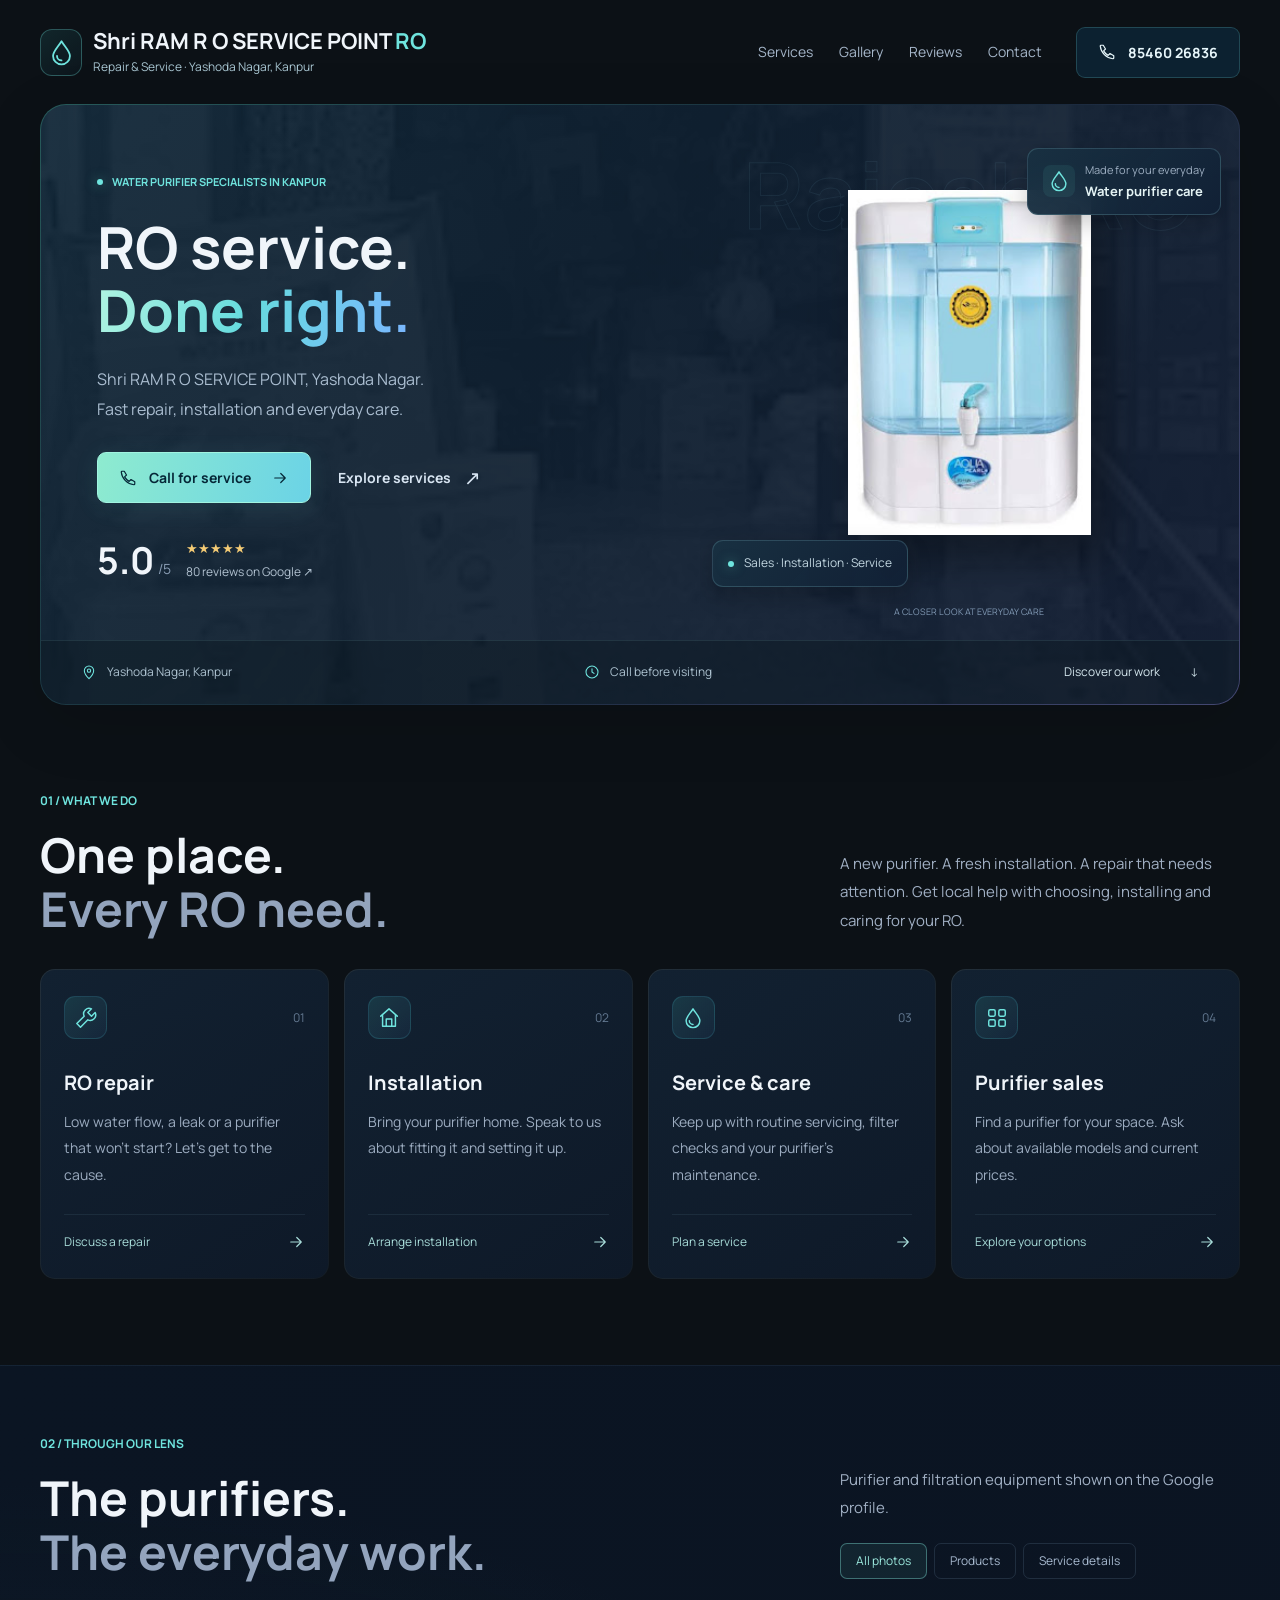
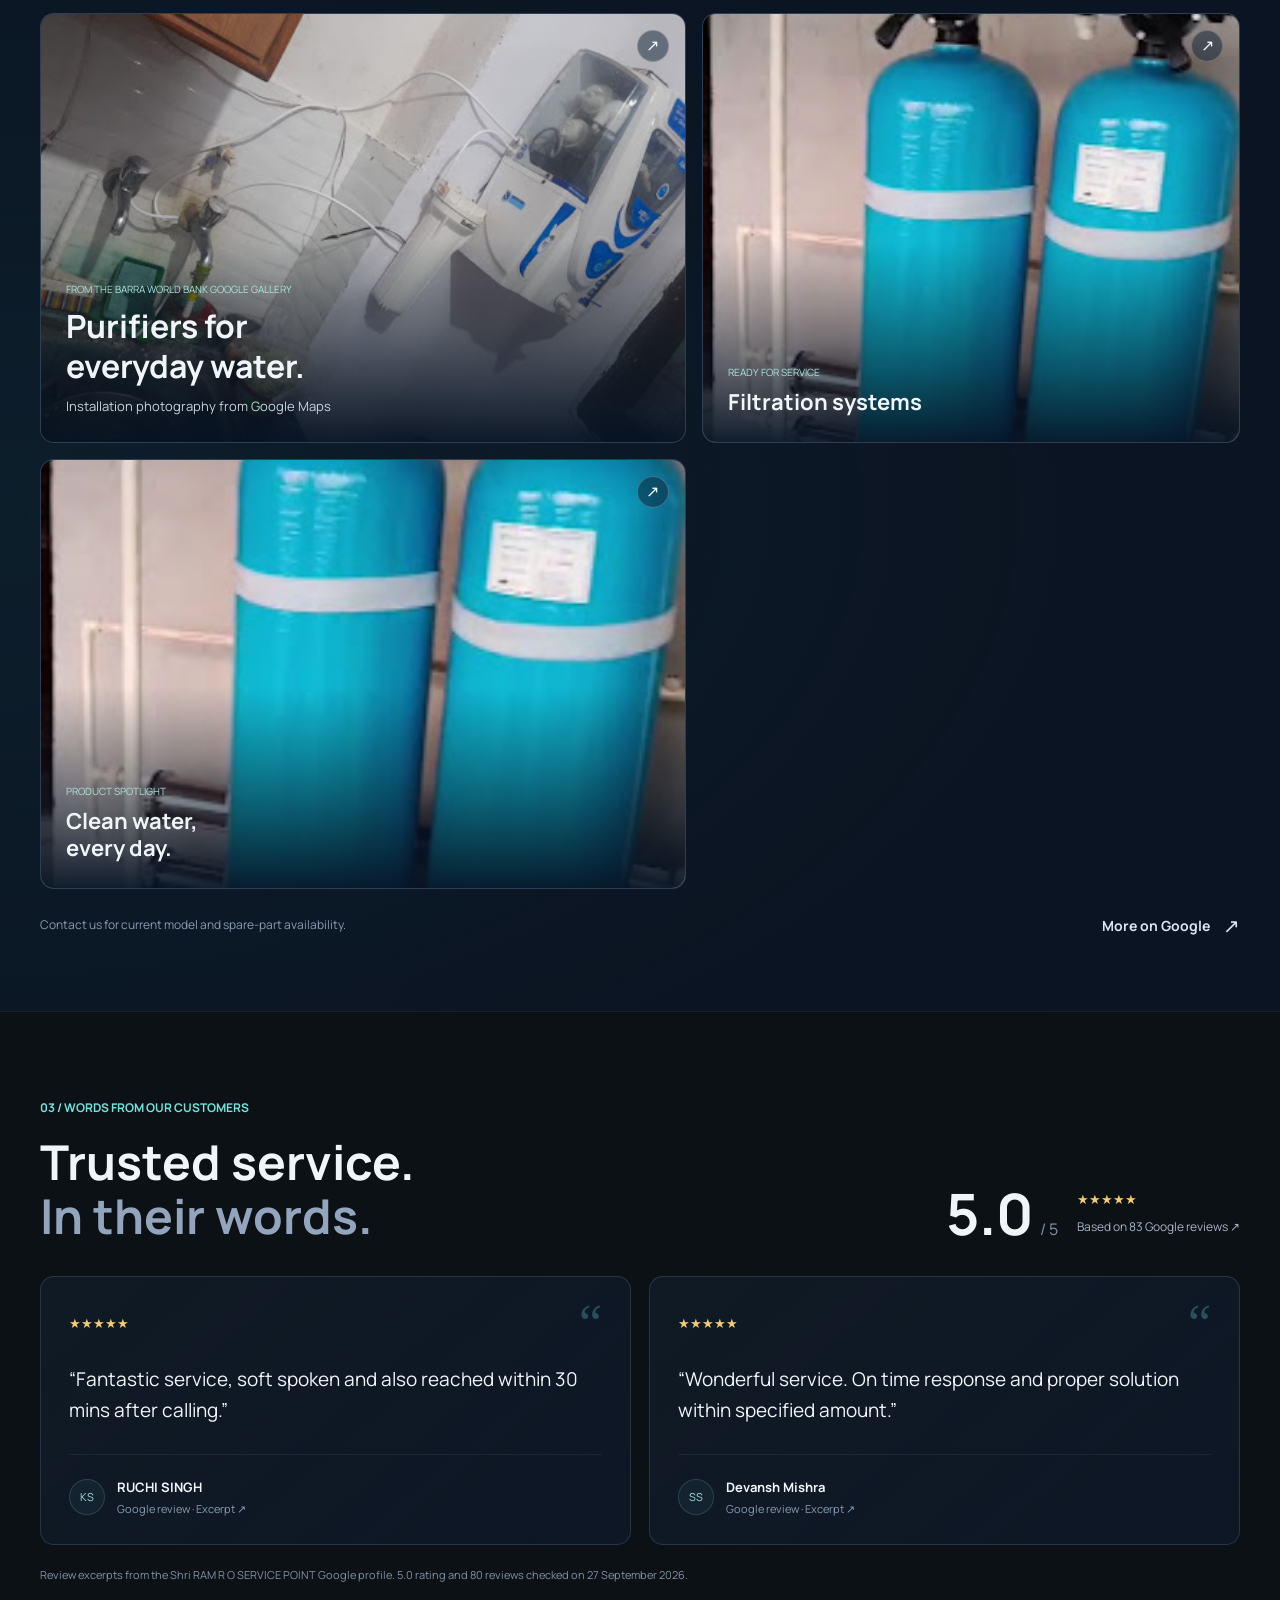
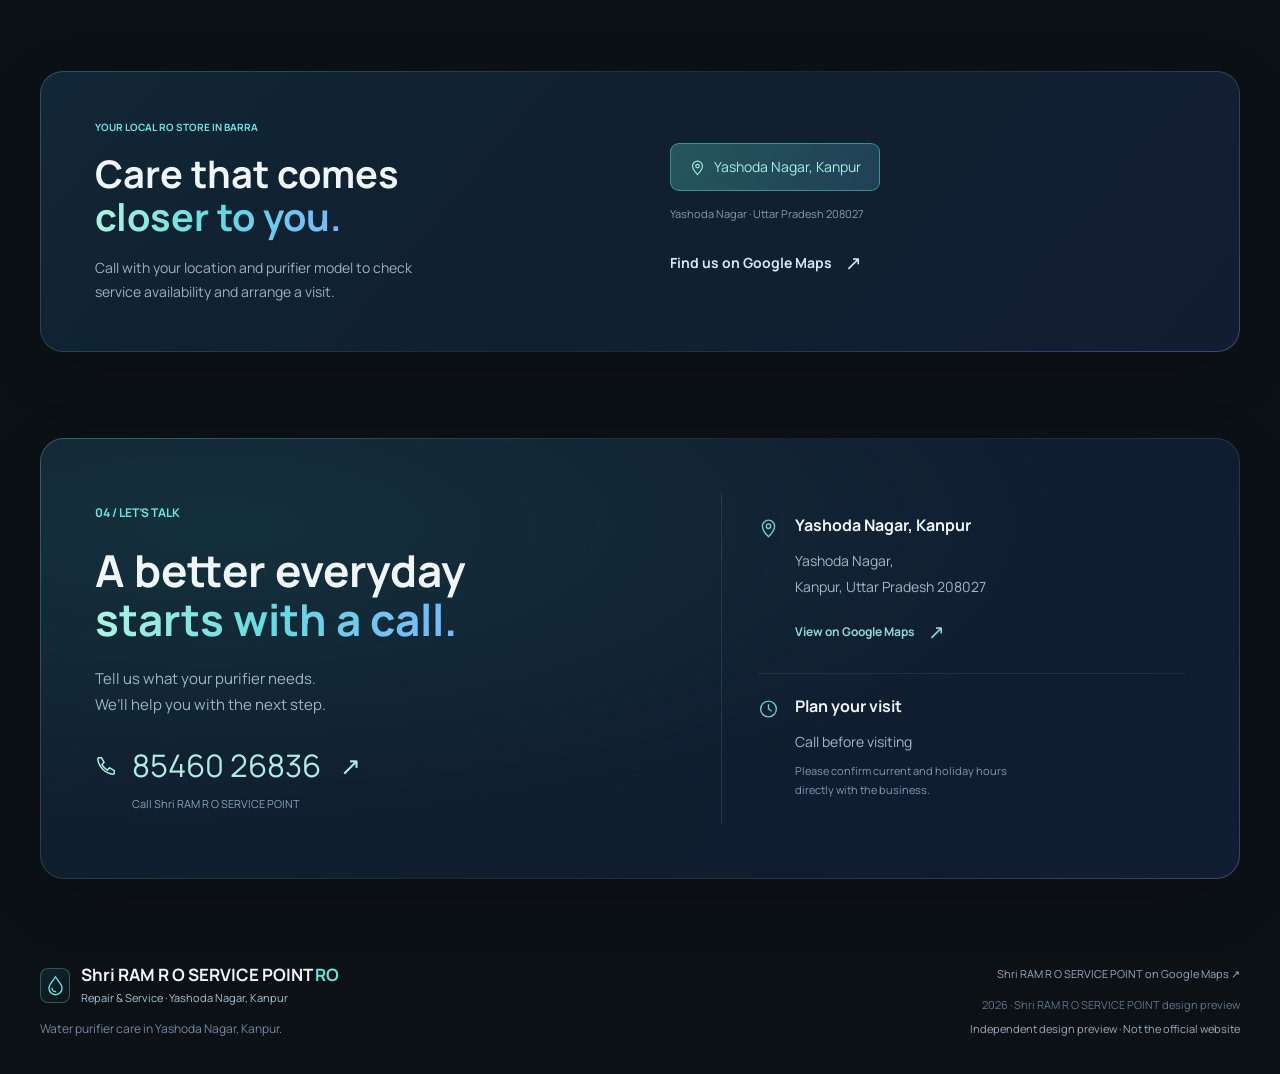
==== index.html @ 09e01854 "Build Shri RAM RO Service website demo" ====
<!doctype html>
<html lang="en-IN">
<head>
  <meta charset="UTF-8">
  <meta name="viewport" content="width=device-width, initial-scale=1">
  <title>Shri RAM R O SERVICE POINT | Kanpur</title>
  <meta name="description" content="Shri RAM R O SERVICE POINT in  Yashoda Nagar, Kanpur. Water purifier sales, RO repairs, installation and servicing. Visit  Yashoda Nagar or call 85460 26836.">
  <meta name="theme-color" content="#080f1b">
  <meta name="color-scheme" content="dark">
  <meta name="robots" content="noindex, nofollow">
  <link rel="icon" type="image/svg+xml" href="data:image/svg+xml,%3Csvg xmlns='http://www.w3.org/2000/svg' viewBox='0 0 32 32'%3E%3Crect width='32' height='32' rx='9' fill='%23080f1b'/%3E%3Cpath d='M16 5C13 10 8 15 8 20a8 8 0 0016 0c0-5-5-10-8-15Z' fill='%235be0da'/%3E%3C/svg%3E">
  <link rel="preload" href="assets/manrope-regular.ttf" as="font" type="font/ttf" crossorigin>
  <link rel="preload" href="assets/manrope-bold.ttf" as="font" type="font/ttf" crossorigin>
  <link rel="stylesheet" href="styles.css">
  <link rel="stylesheet" href="kidwai.css">
  <meta property="og:type" content="website">
  <meta property="og:url" content="https://gopalshuklacanva.github.io/shri-ram-ro-service-demo/">
  <meta property="og:image" content="https://gopalshuklacanva.github.io/shri-ram-ro-service-demo/assets/product.jpg">
  <meta property="og:image:alt" content="Water purifier from Shri RAM R O SERVICE POINT">
  <meta property="og:title" content="Shri RAM R O SERVICE POINT | Kanpur">
  <meta property="og:description" content="RO filter repair, installation and after-sales service in Yashoda Nagar, Kanpur. Call 85460 26836.">
  <script type="application/ld+json">
  {"@context":"https://schema.org","@type":"Store","name":"Shri RAM R O SERVICE POINT","alternateName":"Shri RAM R O SERVICE POINT","telephone":"+91-8546026836","description":"Water purifier sales, repairs and servicing in  Yashoda Nagar, Kanpur.","address":{"@type":"PostalAddress","streetAddress":" Yashoda Nagar","addressLocality":"Kanpur","addressRegion":"Uttar Pradesh","postalCode":"208027","addressCountry":"IN"},"geo":{"@type":"GeoCoordinates","latitude":26.4032476,"longitude":80.3480698},"hasMap":"https://www.google.com/maps/place/Shri+RAM+R+O+SERVICE+POINT/@26.4032476,80.3480698,17z/data=!4m6!3m5!1s0x399c47d0e808045d:0x2ffd78e72687e79!8m2!3d26.4032476!4d80.3480698!16s%2Fg%2F11yf_vj3s2","sameAs":["https://www.google.com/maps/place/Shri+RAM+R+O+SERVICE+POINT/@26.4032476,80.3480698,17z/data=!4m6!3m5!1s0x399c47d0e808045d:0x2ffd78e72687e79!8m2!3d26.4032476!4d80.3480698!16s%2Fg%2F11yf_vj3s2"]}
  </script>
  <script src="site.js" defer></script>
</head>
<body>
  <svg class="svg-defs" aria-hidden="true" xmlns="http://www.w3.org/2000/svg"><defs>
    <symbol id="i-drop" viewBox="0 0 24 24"><path d="M12 2C9 7 4.5 11 4.5 15a7.5 7.5 0 0 0 15 0C19.5 11 15 7 12 2Z"/><path d="M8 15a4 4 0 0 0 4 4"/></symbol>
    <symbol id="i-phone" viewBox="0 0 24 24"><path d="m7 3 3 5-2.5 2.5a16 16 0 0 0 6 6L16 14l5 3v3a1 1 0 0 1-1 1A19 19 0 0 1 3 4a1 1 0 0 1 1-1Z"/></symbol>
    <symbol id="i-arrow" viewBox="0 0 24 24"><path d="M5 12h14m-6-6 6 6-6 6"/></symbol>
    <symbol id="i-pin" viewBox="0 0 24 24"><path d="M19 10c0 5-7 12-7 12S5 15 5 10a7 7 0 1 1 14 0Z"/><circle cx="12" cy="10" r="2.5"/></symbol>
    <symbol id="i-tools" viewBox="0 0 24 24"><path d="m14 6 4 4 4-4a6 6 0 0 1-8 8L6 22l-4-4 8-8a6 6 0 0 1 8-8Z"/></symbol>
    <symbol id="i-home" viewBox="0 0 24 24"><path d="m3 10 9-8 9 8M5 9v12h14V9M9 21v-8h6v8"/></symbol>
    <symbol id="i-grid" viewBox="0 0 24 24"><rect x="3" y="3" width="7" height="7" rx="1.5"/><rect x="14" y="3" width="7" height="7" rx="1.5"/><rect x="3" y="14" width="7" height="7" rx="1.5"/><rect x="14" y="14" width="7" height="7" rx="1.5"/></symbol>
    <symbol id="i-clock" viewBox="0 0 24 24"><circle cx="12" cy="12" r="9"/><path d="M12 7v5l3 2"/></symbol>
  </defs></svg>
  <a class="skip" href="#main">Skip to content</a>
  <header class="header wrap">
    <a class="brand" href="#home" aria-label="Shri RAM R O SERVICE POINT home"><span class="brand-mark"><svg class="icon"><use href="#i-drop"/></svg></span><span><strong>Shri RAM R O SERVICE POINT <span>RO</span></strong><small>Repair &amp; Service · Yashoda Nagar, Kanpur</small></span></a>
    <button class="menu-toggle" type="button" aria-expanded="false" aria-controls="main-nav" aria-label="Open menu"><span></span><span></span></button>
    <nav id="main-nav" class="nav" aria-label="Main navigation"><a href="#services">Services</a><a href="#gallery">Gallery</a><a href="#reviews">Reviews</a><a href="#contact">Contact</a><a class="button nav-call" href="tel:+918546026836"><svg class="icon"><use href="#i-phone"/></svg>85460 26836</a></nav>
  </header>
  <main id="main">
    <section class="hero wrap gradient-border" id="home" aria-labelledby="hero-title">
      <div class="hero-water" aria-hidden="true"></div>
      <div class="hero-copy">
        <p class="eyebrow"><span class="live-dot"></span> WATER PURIFIER SPECIALISTS IN KANPUR</p>
        <h1 id="hero-title">RO service.<br><span class="gradient-text">Done right.</span></h1>
        <p class="hero-intro">Shri RAM R O SERVICE POINT, Yashoda Nagar.<br class="desktop-break"> Fast repair, installation and everyday care.</p>
        <div class="actions"><a class="button primary" href="tel:+918546026836"><svg class="icon"><use href="#i-phone"/></svg>Call for service<svg class="icon arrow"><use href="#i-arrow"/></svg></a><a class="text-link" href="#services">Explore services <span aria-hidden="true">↗</span></a></div>
        <a class="hero-proof" href="https://www.google.com/maps/place/Shri+RAM+R+O+SERVICE+POINT/@26.4032476,80.3480698,17z/data=!4m6!3m5!1s0x399c47d0e808045d:0x2ffd78e72687e79!8m2!3d26.4032476!4d80.3480698!16s%2Fg%2F11yf_vj3s2" target="_blank" rel="noopener noreferrer"><span class="rating-number">5.0<span>/5</span></span><span><span class="stars" aria-label="5 out of 5 stars">★★★★★</span><span class="proof-label">80 reviews on Google <span aria-hidden="true">↗</span></span></span></a>
      </div>
      <div class="hero-visual">
        
        <span class="hero-watermark" aria-hidden="true">Rajesh RO</span>
        <div class="product-cutout"><img src="assets/product.jpg" width="224" height="318" alt="Water purifier from Shri RAM R O SERVICE POINT's Google photo" fetchpriority="high"></div>
        <div class="floating-label top-label"><span class="label-icon"><svg class="icon"><use href="#i-drop"/></svg></span><span>Made for your everyday<strong>Water purifier care</strong></span></div>
        <div class="floating-label bottom-label"><span class="label-dot"></span><span>Sales · Installation · Service</span></div>
        <span class="visual-caption">A CLOSER LOOK AT EVERYDAY CARE</span>
      </div>
      <div class="hero-footer"><span><svg class="icon"><use href="#i-pin"/></svg> Yashoda Nagar, Kanpur</span><span><svg class="icon"><use href="#i-clock"/></svg>Call before visiting</span><a href="#gallery">Discover our work <span aria-hidden="true">↓</span></a></div>
    </section>
    <section class="section wrap" id="services" aria-labelledby="services-title">
      <div class="section-heading"><div><p class="eyebrow">01 / WHAT WE DO</p><h2 id="services-title">One place.<br><span class="muted-heading">Every RO need.</span></h2></div><p>A new purifier. A fresh installation. A repair that needs attention. Get local help with choosing, installing and caring for your RO.</p></div>
      <div class="services-grid">
        <a class="service-card" href="tel:+918546026836" aria-label="Call about RO repairs"><div class="service-top"><span class="service-icon"><svg class="icon"><use href="#i-tools"/></svg></span><span class="service-num">01</span></div><h3>RO repair</h3><p>Low water flow, a leak or a purifier that won’t start? Let’s get to the cause.</p><span class="card-link">Discuss a repair <svg class="icon"><use href="#i-arrow"/></svg></span></a>
        <a class="service-card" href="tel:+918546026836" aria-label="Call about RO installation"><div class="service-top"><span class="service-icon"><svg class="icon"><use href="#i-home"/></svg></span><span class="service-num">02</span></div><h3>Installation</h3><p>Bring your purifier home. Speak to us about fitting it and setting it up.</p><span class="card-link">Arrange installation <svg class="icon"><use href="#i-arrow"/></svg></span></a>
        <a class="service-card" href="tel:+918546026836" aria-label="Call about RO maintenance"><div class="service-top"><span class="service-icon"><svg class="icon"><use href="#i-drop"/></svg></span><span class="service-num">03</span></div><h3>Service & care</h3><p>Keep up with routine servicing, filter checks and your purifier’s maintenance.</p><span class="card-link">Plan a service <svg class="icon"><use href="#i-arrow"/></svg></span></a>
        <a class="service-card" href="tel:+918546026836" aria-label="Call about water purifier sales"><div class="service-top"><span class="service-icon"><svg class="icon"><use href="#i-grid"/></svg></span><span class="service-num">04</span></div><h3>Purifier sales</h3><p>Find a purifier for your space. Ask about available models and current prices.</p><span class="card-link">Explore your options <svg class="icon"><use href="#i-arrow"/></svg></span></a>
      </div>
    </section>
    <section class="section gallery-section" id="gallery" aria-labelledby="gallery-title"><div class="wrap">
      <div class="section-heading"><div><p class="eyebrow">02 / THROUGH OUR LENS</p><h2 id="gallery-title">The purifiers.<br><span class="muted-heading">The everyday work.</span></h2></div><div><p>Purifier and filtration equipment shown on the Google profile.</p><div class="gallery-filters" role="group" aria-label="Filter gallery"><button type="button" class="filter active" data-filter="all" aria-pressed="true">All photos</button><button type="button" class="filter" data-filter="products" aria-pressed="false">Products</button><button type="button" class="filter" data-filter="service" aria-pressed="false">Service details</button></div></div></div>
      <div class="gallery-grid">
        <a class="photo-card photo-featured" href="assets/service.jpg" data-category="service" data-caption=" Yashoda Nagar storefront · Google Maps photo"><img src="assets/service.jpg" width="224" height="298" alt="RO sales and service storefront in  Yashoda Nagar" loading="lazy"><span class="photo-overlay"><small>FROM THE BARRA WORLD BANK GOOGLE GALLERY</small><strong>Purifiers for<br>everyday water.</strong><span>Installation photography from Google Maps</span></span><span class="expand" aria-hidden="true">↗</span></a>
        <a class="photo-card photo-wide" href="assets/filtration.jpg" data-category="service" data-caption="Filtration setup · Google Maps photo"><img src="assets/filtration.jpg" width="224" height="403" alt="Blue filtration tanks and installed RO equipment" loading="lazy"><span class="photo-overlay"><small>READY FOR SERVICE</small><strong>Filtration systems</strong></span><span class="expand" aria-hidden="true">↗</span></a>
        <a class="photo-card" href="assets/filtration.jpg" data-category="products" data-caption="RO purifier purifier · Google Maps photo"><img src="assets/filtration.jpg" width="224" height="472" alt="White RO purifier water purifier" loading="lazy"><span class="photo-overlay"><small>PRODUCT SPOTLIGHT</small><strong>Clean water,<br>every day.</strong></span><span class="expand" aria-hidden="true">↗</span></a>
      </div>
      <div class="gallery-foot"><p>Contact us for current model and spare-part availability.</p><a class="text-link" href="https://www.google.com/maps/place/Shri+RAM+R+O+SERVICE+POINT/@26.4032476,80.3480698,17z/data=!4m6!3m5!1s0x399c47d0e808045d:0x2ffd78e72687e79!8m2!3d26.4032476!4d80.3480698!16s%2Fg%2F11yf_vj3s2" target="_blank" rel="noopener noreferrer">More on Google <span aria-hidden="true">↗</span></a></div>
    </div></section>
    <section class="section wrap" id="reviews" aria-labelledby="reviews-title">
      <div class="section-heading"><div><p class="eyebrow">03 / WORDS FROM OUR CUSTOMERS</p><h2 id="reviews-title">Trusted service.<br><span class="muted-heading">In their words.</span></h2></div><a class="review-rating" href="https://www.google.com/maps/place/Shri+RAM+R+O+SERVICE+POINT/@26.4032476,80.3480698,17z/data=!4m6!3m5!1s0x399c47d0e808045d:0x2ffd78e72687e79!8m2!3d26.4032476!4d80.3480698!16s%2Fg%2F11yf_vj3s2" target="_blank" rel="noopener noreferrer"><strong>5.0<span>/ 5</span></strong><span><span class="stars">★★★★★</span><span>Based on 83 Google reviews ↗</span></span></a></div>
      <div class="reviews-grid">
        <figure class="review-card"><div class="review-top"><span class="stars" aria-label="5 stars">★★★★★</span><span class="quote-mark" aria-hidden="true">“</span></div><blockquote>“Fantastic service, soft spoken and also reached within 30 mins after calling.”</blockquote><figcaption><span class="avatar">KS</span><span><strong> RUCHI SINGH</strong><a href="https://www.google.com/maps/place/Shri+RAM+R+O+SERVICE+POINT/@26.4032476,80.3480698,17z/data=!4m6!3m5!1s0x399c47d0e808045d:0x2ffd78e72687e79!8m2!3d26.4032476!4d80.3480698!16s%2Fg%2F11yf_vj3s2" target="_blank" rel="noopener noreferrer"><small>Google review · Excerpt ↗</small></a></span></figcaption></figure>
        <figure class="review-card"><div class="review-top"><span class="stars" aria-label="5 stars">★★★★★</span><span class="quote-mark" aria-hidden="true">“</span></div><blockquote>“Wonderful service. On time response and proper solution within specified amount.”</blockquote><figcaption><span class="avatar">SS</span><span><strong>Devansh Mishra</strong><a href="https://www.google.com/maps/place/Shri+RAM+R+O+SERVICE+POINT/@26.4032476,80.3480698,17z/data=!4m6!3m5!1s0x399c47d0e808045d:0x2ffd78e72687e79!8m2!3d26.4032476!4d80.3480698!16s%2Fg%2F11yf_vj3s2" target="_blank" rel="noopener noreferrer"><small>Google review · Excerpt ↗</small></a></span></figcaption></figure>
      </div><p class="source-note">Review excerpts from the Shri RAM R O SERVICE POINT Google profile. 5.0 rating and 80 reviews checked on 27 September 2026.</p>
    </section>
    <section class="wrap coverage gradient-border" aria-labelledby="coverage-title"><div><p class="eyebrow">YOUR LOCAL RO STORE IN BARRA</p><h2 id="coverage-title">Care that comes<br><span class="gradient-text">closer to you.</span></h2><p>Call with your location and purifier model to check service availability and arrange a visit.</p></div><div class="cities" aria-label="Our location"><span class="city primary-city"><svg class="icon"><use href="#i-pin"/></svg> Yashoda Nagar, Kanpur</span><small> Yashoda Nagar · Uttar Pradesh 208027</small><a class="text-link" href="https://www.google.com/maps/place/Shri+RAM+R+O+SERVICE+POINT/@26.4032476,80.3480698,17z/data=!4m6!3m5!1s0x399c47d0e808045d:0x2ffd78e72687e79!8m2!3d26.4032476!4d80.3480698!16s%2Fg%2F11yf_vj3s2" target="_blank" rel="noopener noreferrer">Find us on Google Maps <span aria-hidden="true">↗</span></a></div></section>
    <section class="section wrap" id="contact" aria-labelledby="contact-title"><div class="contact gradient-border">
      <div class="contact-copy"><p class="eyebrow">04 / LET’S TALK</p><h2 id="contact-title">A better everyday<br><span class="gradient-text">starts with a call.</span></h2><p>Tell us what your purifier needs.<br>We’ll help you with the next step.</p><a class="big-phone" href="tel:+918546026836"><svg class="icon"><use href="#i-phone"/></svg>85460 26836 <span aria-hidden="true">↗</span></a><span class="phone-sub">Call Shri RAM R O SERVICE POINT</span></div>
      <div class="contact-info" aria-label="Our  Yashoda Nagar location">
        <div class="info-row"><span class="info-icon"><svg class="icon"><use href="#i-pin"/></svg></span><div><h3> Yashoda Nagar, Kanpur</h3><address> Yashoda Nagar,<br>Kanpur, Uttar Pradesh 208027</address><a class="text-link" href="https://www.google.com/maps/place/Shri+RAM+R+O+SERVICE+POINT/@26.4032476,80.3480698,17z/data=!4m6!3m5!1s0x399c47d0e808045d:0x2ffd78e72687e79!8m2!3d26.4032476!4d80.3480698!16s%2Fg%2F11yf_vj3s2" target="_blank" rel="noopener noreferrer" aria-label="View Shri RAM R O SERVICE POINT  Yashoda Nagar location on Google Maps">View on Google Maps <span aria-hidden="true">↗</span></a></div></div>
        <div class="info-row"><span class="info-icon"><svg class="icon"><use href="#i-clock"/></svg></span><div><h3>Plan your visit</h3><p>Call before visiting</p><small>Please confirm current and holiday hours directly with the business.</small></div></div>
      </div>
    </div></section>
  </main>
  <footer class="footer wrap"><div><a class="brand footer-brand" href="#home"><span class="brand-mark"><svg class="icon"><use href="#i-drop"/></svg></span><span><strong>Shri RAM R O SERVICE POINT <span>RO</span></strong><small>Repair &amp; Service · Yashoda Nagar, Kanpur</small></span></a><p>Water purifier care in  Yashoda Nagar, Kanpur.</p></div><div class="footer-right"><a href="https://www.google.com/maps/place/Shri+RAM+R+O+SERVICE+POINT/@26.4032476,80.3480698,17z/data=!4m6!3m5!1s0x399c47d0e808045d:0x2ffd78e72687e79!8m2!3d26.4032476!4d80.3480698!16s%2Fg%2F11yf_vj3s2" target="_blank" rel="noopener noreferrer">Shri RAM R O SERVICE POINT on Google Maps ↗</a><span>2026 · Shri RAM R O SERVICE POINT design preview</span><small>Independent design preview · Not the official website</small></div></footer>
  <div class="mobile-call"><span><strong>Let’s get your RO sorted.</strong><small>Call 85460 26836</small></span><a class="button primary" href="tel:+918546026836"><svg class="icon"><use href="#i-phone"/></svg>Call now</a></div>
  <dialog class="lightbox" aria-labelledby="photo-caption"><button class="lightbox-close" type="button" aria-label="Close photo">✕</button><img class="lightbox-image" src="assets/service.jpg" alt=""><div class="lightbox-bottom"><p id="photo-caption"></p><div><button class="photo-prev" type="button" aria-label="Previous photo">←</button><span class="photo-count" aria-live="polite"></span><button class="photo-next" type="button" aria-label="Next photo">→</button></div></div></dialog>
</body>
</html>
---- styles.css ----
@font-face{font-family:Manrope;src:url('assets/manrope-regular.ttf') format('truetype');font-weight:400;font-display:swap}@font-face{font-family:Manrope;src:url('assets/manrope-bold.ttf') format('truetype');font-weight:700;font-display:swap}
:root{--bg:#080f1b;--panel:#101b2b;--text:#f0f5fa;--muted:#a1b0c4;--aqua:#6fe4de;--line:rgba(154,188,222,.17);font-family:Manrope,Arial,sans-serif;color:var(--text);background:var(--bg);color-scheme:dark;font-synthesis:none}
*{box-sizing:border-box}html{scroll-behavior:smooth;scroll-padding-top:110px}body{margin:0;font-size:16px;line-height:1.7;background:radial-gradient(ellipse at 95% 2%,#10233b55,transparent 27%),var(--bg)}body.modal-open{overflow:hidden}a{color:inherit;text-decoration:none}button{font:inherit;color:inherit;cursor:pointer}img{display:block;max-width:100%}h1,h2,h3,p,figure,blockquote{margin:0}h1,h2,h3{line-height:1.12}h1,h2{font-weight:700;letter-spacing:-.05em}h2{font-size:clamp(36px,4.1vw,53px)}a,button{-webkit-tap-highlight-color:transparent}a:focus-visible,button:focus-visible{outline:2px solid var(--aqua);outline-offset:5px}button:disabled{opacity:.5}.wrap{width:min(1280px,calc(100% - 80px));margin-inline:auto}.svg-defs{position:absolute;width:0;height:0;overflow:hidden}.icon{width:22px;height:22px;fill:none;stroke:currentColor;stroke-width:1.6;stroke-linecap:round;stroke-linejoin:round;flex-shrink:0}.skip{position:absolute;left:20px;top:-100px;z-index:100;background:#102538;padding:12px}.skip:focus{top:10px}.eyebrow{color:var(--aqua);font-size:12px;font-weight:700;letter-spacing:.15em;line-height:1.6}.gradient-text{background:linear-gradient(105deg,#b2f5e1 0%,#66dbde 48%,#7ab5ff 100%);background-clip:text;-webkit-background-clip:text;color:transparent}.muted-heading{color:#93a4bd}.gradient-border{border:1px solid transparent;background:linear-gradient(130deg,#112636,#102030 40%,#131d32) padding-box,linear-gradient(135deg,#50c9c166,#509ef029 52%,#999bff66) border-box;box-shadow:0 18px 65px #0002}.text-link{display:inline-flex;align-items:center;gap:13px;font-size:14px;font-weight:700;color:#d8e5f2}.text-link:hover{color:var(--aqua)}.text-link>span{font-size:20px}.button{display:inline-flex;align-items:center;justify-content:center;gap:12px;padding:14px 21px;min-height:50px;border-radius:9px;border:1px solid #ffffff25;background:#132b3e;font-size:14px;font-weight:700;line-height:1.5;transition:transform .2s,box-shadow .2s}.button:hover{transform:translateY(-2px);box-shadow:0 6px 28px #4ad8d625}.button.primary{background:linear-gradient(105deg,#8eebcf,#6bd3e6);color:#052737;border-color:#a1f4e0;box-shadow:0 4px 25px #64dbd21a}.button .icon{width:18px;height:18px}.button .arrow{margin-left:8px}.header{position:relative;z-index:20;display:flex;justify-content:space-between;align-items:center;gap:20px;min-height:104px}.brand{display:inline-flex;align-items:center;gap:11px;flex-shrink:0}.brand-mark{width:42px;height:47px;display:grid;place-items:center;background:linear-gradient(145deg,#23686b3d,#12354824);border:1px solid #6edbd650;border-radius:12px;color:var(--aqua)}.brand-mark .icon{height:27px;width:27px}.brand strong{display:block;letter-spacing:.035em;font-size:22px;line-height:1.2}.brand strong span{color:var(--aqua)}.brand small{display:block;font-size:9px;letter-spacing:.12em;color:#8fa9bd;margin-top:6px}.nav{display:flex;align-items:center;gap:26px;font-size:14px;color:#a5b6c9}.nav>a:hover{color:var(--aqua)}.nav-call{margin-left:8px;color:#e7f6fa;border-color:#57abaf48;background:#0c2130}.menu-toggle{display:none}
.hero{display:grid;grid-template-columns:1.1fr .9fr;position:relative;overflow:hidden;border-radius:26px;isolation:isolate}.hero-water{position:absolute;inset:0;z-index:-1;background:linear-gradient(90deg,#0a1c2a 5%,#0c1b2bee 44%,#101e3599),url('assets/storefront.jpg') center/cover;opacity:.45;mix-blend-mode:luminosity}.hero-copy{padding:68px 0 58px 56px;position:relative;z-index:2}.hero-copy>.eyebrow{display:flex;align-items:center;gap:9px;letter-spacing:.11em;font-size:11px;margin-bottom:24px;white-space:nowrap}.live-dot,.label-dot{display:inline-block;width:6px;height:6px;background:var(--aqua);border-radius:50%;box-shadow:0 0 12px #65e8c980;flex-shrink:0}.hero h1{font-size:clamp(44px,4.7vw,65px);line-height:1.1;white-space:nowrap}.hero-intro{color:#aabdd0;line-height:1.85;margin-top:23px;font-size:16px}.actions{display:flex;align-items:center;gap:27px;margin-top:28px}.hero-proof{display:flex;align-items:center;gap:15px;width:fit-content;margin-top:36px}.rating-number{font-size:37px;line-height:1.1;letter-spacing:-.04em;font-weight:700}.rating-number>span{font-weight:400;font-size:14px;color:#8a9eb5;margin-left:4px}.stars{display:block;color:#f4cb75;letter-spacing:3px;font-size:13px;line-height:1.5}.proof-label{display:block;font-size:12px;color:#b0c0cf;margin-top:3px}.hero-visual{position:relative;min-width:0;display:flex;align-items:center;justify-content:center;isolation:isolate;overflow:hidden}.hero-visual:before{content:"";position:absolute;width:330px;height:330px;border-radius:50%;background:radial-gradient(circle,#34868c50,#22616b25 46%,transparent 70%);filter:blur(20px)}.hero-watermark{position:absolute;top:13%;font-size:clamp(60px,10vw,140px);font-weight:700;letter-spacing:.08em;color:transparent;-webkit-text-stroke:1px #8ac4df15;z-index:-1}.orbit{position:absolute;width:355px;height:355px;border:1px solid #73dcd91c;border-radius:50%;transform:rotate(-24deg)}.orbit-two{width:445px;height:445px;border-color:#73dcd90c}.product-cutout{width:490px;min-width:490px;transform:translate(-9px,-6px);filter:drop-shadow(14px 24px 20px #0005)}.product-cutout img{width:100%;height:auto;clip-path:polygon(24.2% 17.8%,66% 17.4%,70.8% 18%,73.6% 19.1%,73.6% 83.7%,72.8% 86.5%,70% 89%,65% 91.5%,59% 92.8%,48% 93.4%,37% 92.1%,31% 90.1%,27% 87.9%,25.5% 85.8%,24.1% 26%,21.8% 19.5%)}.floating-label{position:absolute;display:flex;align-items:center;gap:10px;padding:12px 15px;border:1px solid #90cfdb33;border-radius:11px;background:linear-gradient(135deg,#183142f5,#112035f0);box-shadow:0 8px 24px #0003;font-size:11px;color:#9eafc2;backdrop-filter:blur(14px)}.floating-label strong{display:block;color:#e4f3f4;font-size:13px}.top-label{top:23%;right:22px}.label-icon{display:grid;place-items:center;width:32px;height:32px;border-radius:8px;background:#59d7cf16;color:var(--aqua)}.bottom-label{left:5%;bottom:14%;font-size:12px;color:#c2d6e0}.visual-caption{position:absolute;bottom:7%;font-size:9px;color:#8199b4;letter-spacing:.18em}.hero-footer{grid-column:1/-1;display:flex;align-items:center;justify-content:space-between;gap:20px;padding:21px 40px;border-top:1px solid #8fc9d01f;background:#0b192277;color:#acc1cf;font-size:12px}.hero-footer>span,.hero-footer>a{display:flex;align-items:center;gap:10px}.hero-footer .icon{width:16px;height:16px;color:var(--aqua)}.hero-footer>a{color:#d4e6ed}.hero-footer>a>span{margin-left:20px}
.section{padding-block:86px}.section-heading{display:flex;align-items:flex-end;justify-content:space-between;gap:60px;margin-bottom:34px}.section-heading .eyebrow{margin-bottom:18px}.section-heading>p,.section-heading>div:last-child:not(:first-child){max-width:400px}.section-heading p:not(.eyebrow){color:var(--muted);font-size:15px;line-height:1.9}.services-grid{display:grid;grid-template-columns:repeat(4,1fr);gap:15px}.service-card{display:flex;flex-direction:column;padding:26px 23px;border:1px solid transparent;border-radius:15px;background:linear-gradient(145deg,#122131,#0e1928) padding-box,linear-gradient(135deg,#678da93f,#486a9021) border-box;transition:transform .22s,box-shadow .22s}.service-card:hover{transform:translateY(-5px);box-shadow:0 12px 34px #0004;background:linear-gradient(145deg,#143143,#101f31) padding-box,linear-gradient(135deg,#76e3dd8a,#547ef438) border-box}.service-top{display:flex;align-items:center;justify-content:space-between;margin-bottom:33px}.service-icon{display:grid;place-items:center;width:43px;height:43px;border-radius:11px;background:linear-gradient(135deg,#4cd9ce22,#609cf010);border:1px solid #4bc1d42b;color:var(--aqua)}.service-num{font-size:12px;color:#637991}.service-card h3{font-size:20px;letter-spacing:-.03em;margin-bottom:14px}.service-card p{font-size:14px;color:#9cacc0;line-height:1.9;margin-bottom:25px}.card-link{display:flex;align-items:center;justify-content:space-between;gap:7px;color:#a8dcd9;font-size:12px;margin-top:auto;padding-top:17px;border-top:1px solid #89b1c81b}.card-link .icon{width:18px;height:18px}
.gallery-section{padding-block:68px;background:radial-gradient(ellipse at 0 60%,#12404938,transparent 60%),linear-gradient(110deg,#0b1523,#0b1422);border-block:1px solid #719ac718}.gallery-filters{display:flex;flex-wrap:wrap;gap:7px;margin-top:20px}.filter{background:transparent;border:1px solid #6987a438;padding:8px 15px;border-radius:7px;font-size:12px;line-height:1.5;color:#a8bad0}.filter.active{background:#36696930;border-color:#74d3ca70;color:#9be8dd}.filter:hover{border-color:var(--aqua)}.gallery-grid{display:grid;grid-template-columns:1.05fr 1fr 1fr;grid-auto-rows:265px;gap:16px}.photo-card{position:relative;display:block;border:1px solid #7895b03b;border-radius:14px;overflow:hidden;background:#172637;isolation:isolate}.photo-card[hidden]{display:none}.photo-card img{width:100%;height:100%;object-fit:cover;transition:transform .6s,filter .4s;filter:brightness(.8) saturate(.85)}.photo-card:hover img{transform:scale(1.035);filter:brightness(.95) saturate(1)}.photo-featured{grid-row:span 2}.photo-featured img{object-position:43% center}.photo-wide{grid-column:1/-1;max-height:235px}.photo-wide img{object-position:center 48%;filter:brightness(.52) saturate(.8)}.photo-card:after{content:"";position:absolute;inset:0;z-index:0;background:linear-gradient(0deg,#061323f7,transparent 65%);pointer-events:none}.photo-overlay{position:absolute;z-index:1;bottom:25px;left:25px;right:25px}.photo-overlay small{display:block;color:#a9e5dd;font-size:10px;letter-spacing:.14em;margin-bottom:8px}.photo-overlay strong{display:block;font-size:22px;letter-spacing:-.03em;line-height:1.25}.photo-featured .photo-overlay strong{font-size:32px}.photo-overlay>span{display:block;color:#c5d3dc;font-size:13px;margin-top:9px}.expand{position:absolute;z-index:1;right:16px;top:16px;width:32px;height:32px;border:1px solid #ffffff38;border-radius:50%;display:grid;place-items:center;background:#0d21357d;color:#eefaff;backdrop-filter:blur(8px)}.gallery-grid.is-filtered{grid-template-columns:repeat(3,1fr);grid-auto-rows:330px}.gallery-grid.is-filtered .photo-card{grid-column:auto;grid-row:auto;max-height:none}.gallery-foot{display:flex;justify-content:space-between;gap:22px;align-items:center;margin-top:0}.gallery-foot p{font-size:12px;color:#899bb2}.review-rating{display:flex;align-items:center;gap:19px}.review-rating>strong{font-size:57px;line-height:1;letter-spacing:-.05em}.review-rating>strong>span{font-size:16px;font-weight:400;color:#8195ae;margin-left:6px;letter-spacing:0}.review-rating>span>span:last-child{display:block;font-size:12px;color:#a4b3c6;margin-top:7px}.reviews-grid{display:grid;grid-template-columns:repeat(3,1fr);gap:18px}.review-card{display:flex;flex-direction:column;border:1px solid var(--line);background:linear-gradient(140deg,#14233288,#0e1726);border-radius:14px;padding:26px 28px}.review-top{display:flex;align-items:center;justify-content:space-between}.quote-mark{font-family:Georgia,serif;font-size:52px;line-height:.8;color:#5abdc457}.review-card blockquote{font-size:19px;letter-spacing:-.025em;line-height:1.65;padding-block:19px 27px;flex:1}.review-card figcaption{display:flex;gap:12px;align-items:center;border-top:1px solid #89a4c118;padding-top:21px}.avatar{width:36px;height:36px;border:1px solid #7fb6c535;border-radius:50%;background:#1d394650;display:grid;place-items:center;color:#9ee0dc;font-size:11px}.review-card figcaption strong{display:block;font-size:13px;font-weight:700}.review-card figcaption small{display:block;font-size:11px;color:#859cb2;margin-top:2px}.source-note{font-size:11px;color:#8191a6;margin-top:21px}
.coverage{display:grid;grid-template-columns:1fr 1fr;align-items:center;gap:60px;padding:47px 54px;border-radius:23px}.coverage .eyebrow{font-size:10px;letter-spacing:.13em;margin-bottom:17px}.coverage h2{font-size:38px}.coverage p:not(.eyebrow){color:#9eafc1;font-size:14px;max-width:350px;margin-top:19px}.cities{display:flex;flex-wrap:wrap;gap:10px;align-items:center}.city{display:flex;align-items:center;gap:8px;border:1px solid #6c9bbc35;border-radius:9px;padding:11px 18px;font-size:14px;background:#101f2c77;color:#b8c9d9}.primary-city{background:linear-gradient(120deg,#25565c,#204056);border-color:#69e5d573;color:#a3f0e3}.primary-city .icon{width:17px;height:17px}.cities small{width:100%;color:#879aad;font-size:11px;margin-top:4px}.contact{display:grid;grid-template-columns:1.2fr 1fr;gap:70px;border-radius:24px;padding:54px;background:radial-gradient(ellipse at 15% 20%,#18464c70,transparent 60%),linear-gradient(110deg,#101f2e,#101c31) padding-box,linear-gradient(135deg,#68c9c675,#4671a02a,#7986d870) border-box}.contact .eyebrow{margin-bottom:24px}.contact h2{font-size:44px}.contact-copy>p:not(.eyebrow){font-size:15px;color:#9fb5c5;margin-top:22px}.big-phone{display:flex;align-items:center;gap:15px;width:fit-content;font-size:31px;line-height:1.5;letter-spacing:-.02em;color:#b0eee4;margin-top:25px}.big-phone>.icon{width:22px}.big-phone>span{font-size:25px;margin-left:4px}.phone-sub{display:block;font-size:11px;color:#89a4b8;margin-top:6px;margin-left:37px}.contact-info{align-self:center;border-left:1px solid #7fa6bf26;padding-left:36px}.info-row{display:flex;gap:16px;padding-block:24px}.info-row+.info-row{border-top:1px solid #7194b626}.info-icon{color:#69cdd0}.info-icon>.icon{width:21px}.info-row h3{font-size:16px;margin-bottom:13px;letter-spacing:-.02em}.info-row address,.info-row p{font-style:normal;color:#a4b5c6;font-size:14px;line-height:1.9}.info-row .text-link{color:#91d8d5;font-size:12px;margin-top:14px}.info-row small{display:block;font-size:11px;color:#8199b3;max-width:250px;margin-top:7px}.footer{display:flex;justify-content:space-between;gap:30px;padding:0 0 35px}.footer-brand .brand-mark{width:30px;height:35px;border-radius:8px}.footer-brand .brand-mark .icon{width:21px}.footer-brand strong{font-size:17px}.footer p{color:#72899f;font-size:12px;margin-top:12px}.footer-right{display:flex;flex-direction:column;align-items:flex-end;gap:5px;font-size:11px;color:#95a9bf}.footer-right span{color:#61778d;margin-top:8px}.mobile-call{display:none}
.lightbox{padding:0;background:#0a1524;border:1px solid #80bfc94a;border-radius:16px;color:var(--text);width:min(1000px,calc(100% - 36px));max-height:calc(100dvh - 40px);overflow:auto;box-shadow:0 30px 100px #0008}.lightbox::backdrop{background:#020812e8;backdrop-filter:blur(10px)}.lightbox-image{width:100%;height:calc(100dvh - 160px);max-height:760px;object-fit:contain;background:#07101b}.lightbox-close{position:absolute;top:14px;right:14px;width:40px;height:40px;border:1px solid #96bfdb66;border-radius:50%;background:#081725de;z-index:2;font-size:18px}.lightbox-bottom{padding:18px 24px;display:flex;align-items:center;justify-content:space-between;gap:20px}.lightbox-bottom p{font-size:14px;color:#c3d6e4}.lightbox-bottom>div{display:flex;align-items:center;gap:13px;white-space:nowrap}.lightbox-bottom button{background:#163043;border:1px solid #7bbfca38;border-radius:7px;width:35px;height:35px}.photo-count{font-size:12px;color:#a4bfce}
@media(min-width:1450px){.hero-copy{padding-block:82px 65px}.hero h1{font-size:69px}.product-cutout{width:540px;min-width:540px}}
@media(max-width:1100px){.wrap{width:calc(100% - 48px)}.nav{gap:18px}.brand strong{font-size:19px}.brand small{font-size:8px}.nav-call{padding-inline:13px;font-size:12px}.hero-copy{padding:50px 0 47px 35px}.hero-copy>.eyebrow{font-size:9px}.hero h1{font-size:clamp(40px,4.7vw,53px)}.hero-intro{font-size:14px}.actions{gap:17px}.actions .button{padding-inline:16px}.actions .text-link{font-size:12px}.hero-visual{margin-left:-10px}.product-cutout{width:440px;min-width:440px}.top-label{top:18%;right:12px;padding:9px}.top-label .label-icon{display:none}.top-label strong{font-size:11px}.bottom-label{bottom:15%;font-size:10px;left:0;padding:9px}.orbit{width:290px;height:290px}.orbit-two{width:350px;height:350px}.section{padding-block:65px}.section-heading{gap:40px}.section-heading>p,.section-heading>div:last-child:not(:first-child){max-width:350px}.service-card{padding:22px 17px}.service-card h3{font-size:18px}.service-card p{font-size:13px}.card-link{font-size:11px}.gallery-grid{grid-auto-rows:225px}.photo-overlay{left:20px;right:20px;bottom:22px}.photo-overlay strong{font-size:19px}.review-card{padding:24px 22px}.review-card blockquote{font-size:17px}.coverage{padding:40px;gap:40px}.contact{gap:30px;padding:40px}.contact h2{font-size:36px}.contact-info{padding-left:25px}.big-phone{font-size:28px}}
@media(max-width:800px){.wrap{width:calc(100% - 36px)}.header{min-height:88px}.brand strong{font-size:19px}.brand small{font-size:8px}.brand-mark{width:36px;height:42px}.nav{gap:17px;font-size:13px}.nav-call{display:none}.hero-copy{padding-left:28px}.hero h1{font-size:38px;white-space:normal}.hero h1>.gradient-text{white-space:nowrap}.hero-copy>.eyebrow{white-space:normal;font-size:8px;letter-spacing:.07em}.hero-intro{font-size:13px}.hero-copy .actions{align-items:flex-start;flex-direction:column;gap:14px}.hero-proof{margin-top:25px}.product-cutout{width:405px;min-width:405px}.top-label{right:8px;top:20%;font-size:9px}.bottom-label{bottom:15%;font-size:9px}.hero-footer{padding:17px 25px;font-size:10px;gap:15px}.hero-footer>a{display:none}.section-heading{gap:30px}.section-heading h2{font-size:38px}.section-heading>p,.section-heading>div:last-child:not(:first-child){max-width:310px}.section-heading p:not(.eyebrow){font-size:14px}.services-grid{grid-template-columns:repeat(2,1fr)}.service-card{padding:25px}.service-card h3{font-size:21px}.service-card p{font-size:14px}.card-link{font-size:13px}.service-top{margin-bottom:22px}.gallery-grid{grid-template-columns:1fr 1fr;grid-auto-rows:260px}.photo-featured{grid-row:span 2}.photo-wide{grid-column:auto;max-height:none}.gallery-foot{margin-top:20px}.gallery-grid.is-filtered{grid-template-columns:repeat(2,1fr)}.reviews-grid{gap:12px}.review-card{padding:22px 18px}.review-card blockquote{font-size:15px}.review-rating{gap:12px}.review-rating>strong{font-size:43px}.review-rating>span>span:last-child{font-size:10px}.review-card figcaption{gap:8px}.review-card figcaption strong{font-size:11px}.review-card figcaption small{font-size:10px}.avatar{width:30px;height:30px;flex-shrink:0;font-size:9px}.coverage{padding:32px;gap:30px}.coverage h2{font-size:33px}.city{padding:8px 13px;font-size:12px}.contact{padding:35px;gap:25px}.contact h2{font-size:32px}.contact-copy>p:not(.eyebrow){font-size:14px}.big-phone{font-size:24px;gap:9px}.contact-info{padding-left:22px}.info-row{gap:10px}.info-row address,.info-row p{font-size:12px}.info-row h3{font-size:14px}}
@media(max-width:600px){html{scroll-padding-top:25px}.wrap{width:calc(100% - 32px)}.header{min-height:83px}.brand-mark{width:34px;height:39px}.brand strong{font-size:19px}.brand small{font-size:8px}.menu-toggle{display:flex;flex-direction:column;align-items:center;justify-content:center;gap:6px;width:42px;height:42px;background:#132336;border:1px solid #7497b039;border-radius:9px}.menu-toggle>span{width:18px;height:1px;background:#b8d9e4;transition:transform .2s}.menu-toggle[aria-expanded="true"]>span:first-child{transform:translateY(3.5px) rotate(45deg)}.menu-toggle[aria-expanded="true"]>span:last-child{transform:translateY(-3.5px) rotate(-45deg)}.nav{display:none;position:absolute;top:74px;left:0;right:0;padding:17px;border:1px solid #6db7c74a;border-radius:12px;background:#102031;box-shadow:0 15px 35px #0007;align-items:stretch;gap:0}.nav.open{display:flex;flex-direction:column}.nav>a{padding:12px 10px;font-size:15px}.nav .nav-call{display:flex;margin:10px 0 0;padding:12px}.hero{grid-template-columns:1fr;border-radius:20px}.hero-copy{padding:33px 27px 0}.hero-copy>.eyebrow{font-size:8px;margin-bottom:19px;letter-spacing:.09em}.hero h1{font-size:clamp(31px,8.6vw,49px);letter-spacing:-.055em;line-height:1.15}.hero-intro{font-size:14px;line-height:1.85;margin-top:20px}.desktop-break{display:none}.hero-copy .actions{flex-direction:row;align-items:center;gap:18px;margin-top:23px;flex-wrap:wrap}.hero-copy .button{font-size:12px;padding:13px 15px;gap:9px}.hero-copy .button .arrow{display:none}.hero-copy .text-link{font-size:12px;gap:5px}.hero-proof{gap:12px;margin-top:27px}.rating-number{font-size:32px}.proof-label{font-size:11px}.hero-visual{height:365px;margin:0}.product-cutout{width:410px;min-width:410px;transform:translate(-4px,-23px)}.hero-watermark{font-size:100px;top:7%}.orbit{width:275px;height:275px}.orbit-two{width:335px;height:335px}.top-label{top:27%;right:14px;font-size:9px;padding:9px 10px}.top-label strong{font-size:11px}.bottom-label{left:20px;bottom:15%;font-size:10px}.visual-caption{font-size:8px;bottom:5%}.hero-footer{padding:16px 20px;gap:10px;flex-wrap:wrap;justify-content:center;font-size:10px}.hero-footer>span{gap:6px}.hero-footer .icon{width:13px;height:13px}.section{padding-block:58px}.section-heading{flex-direction:column;align-items:stretch;gap:22px;margin-bottom:27px}.section-heading h2{font-size:36px}.section-heading .eyebrow{font-size:10px;margin-bottom:16px}.section-heading>p,.section-heading>div:last-child:not(:first-child){max-width:none}.section-heading p:not(.eyebrow){font-size:14px;line-height:1.85}.services-grid{gap:12px}.service-card{padding:20px 16px}.service-icon{width:36px;height:36px;border-radius:9px}.service-icon .icon{width:20px;height:20px}.service-top{margin-bottom:25px}.service-num{font-size:10px}.service-card h3{font-size:18px;line-height:1.2;margin-bottom:12px}.service-card p{font-size:12px;line-height:1.85;margin-bottom:22px}.card-link{font-size:10px;gap:3px}.card-link .icon{width:15px}.gallery-section{padding-block:53px}.gallery-filters{margin-top:18px}.filter{font-size:12px;padding:8px 13px}.gallery-grid,.gallery-grid.is-filtered{grid-template-columns:1fr 1fr;grid-auto-rows:225px;gap:12px}.photo-featured{grid-column:1/-1;grid-row:span 2}.photo-wide{grid-column:1/-1;height:220px}.gallery-grid.is-filtered .photo-card{grid-column:auto;grid-row:auto;height:auto}.gallery-grid.is-filtered .photo-featured{grid-column:1/-1;grid-row:span 2}.photo-overlay{left:15px;right:12px;bottom:18px}.photo-overlay small{font-size:8px;letter-spacing:.08em}.photo-overlay strong{font-size:17px}.photo-featured .photo-overlay{left:24px;bottom:30px}.photo-featured .photo-overlay strong{font-size:32px}.photo-featured .photo-overlay small{font-size:10px}.expand{width:28px;height:28px;right:12px;top:12px;font-size:13px}.gallery-foot{align-items:flex-start;gap:18px;margin-top:21px;flex-direction:column}.gallery-foot p{font-size:11px}.gallery-foot .text-link{font-size:12px}.review-rating{margin-top:3px;gap:19px}.review-rating>strong{font-size:46px}.review-rating>span>span:last-child{font-size:12px}.reviews-grid{grid-template-columns:1fr;gap:14px}.review-card{padding:23px}.review-card blockquote{font-size:18px;padding-block:17px 24px}.review-card figcaption strong{font-size:13px}.review-card figcaption small{font-size:11px}.avatar{width:35px;height:35px;font-size:10px}.source-note{font-size:10px}.coverage{grid-template-columns:1fr;padding:30px 26px;border-radius:18px;gap:26px}.coverage h2{font-size:33px}.coverage .eyebrow{font-size:8px}.coverage p:not(.eyebrow){font-size:13px}.cities{gap:8px}.city{padding:9px 15px;font-size:13px}.cities small{font-size:10px;margin-top:6px}.contact{grid-template-columns:1fr;padding:31px 25px;border-radius:18px;gap:29px}.contact h2{font-size:34px}.contact .eyebrow{font-size:10px;margin-bottom:21px}.big-phone{font-size:30px;gap:12px}.big-phone>.icon{width:20px}.phone-sub{font-size:10px}.contact-info{border-left:0;border-top:1px solid #87afbe2c;padding-left:0;padding-top:2px}.info-row{gap:15px;padding-block:24px}.info-row h3{font-size:15px}.info-row address,.info-row p{font-size:14px}.info-row small{font-size:11px;max-width:none}.info-row:last-child{padding-bottom:0}.footer{flex-direction:column;gap:22px;padding-bottom:120px}.footer-right{align-items:flex-start;gap:9px;font-size:11px}.footer-right span{margin-top:4px}.mobile-call{display:flex;align-items:center;justify-content:space-between;gap:10px;position:fixed;z-index:30;bottom:0;left:0;right:0;padding:13px 18px calc(13px + env(safe-area-inset-bottom));border-top:1px solid #6bc4c94a;background:#0a1b2bec;backdrop-filter:blur(18px);box-shadow:0 -5px 40px #0003}.mobile-call strong{display:block;font-size:11px;line-height:1.4}.mobile-call small{display:block;font-size:10px;color:#8ba6be;line-height:1.5;margin-top:3px}.mobile-call .button{padding:11px 16px;font-size:12px;min-height:43px;gap:7px}.mobile-call .icon{width:16px}.lightbox{width:calc(100% - 20px);max-height:calc(100dvh - 30px);border-radius:12px}.lightbox-image{height:calc(100dvh - 190px)}.lightbox-bottom{padding:17px;flex-direction:column;align-items:flex-start;gap:14px}.lightbox-bottom p{font-size:13px}.lightbox-bottom>div{align-self:flex-end}.lightbox-close{width:34px;height:34px;top:10px;right:10px}}
@media(max-width:360px){.hero-copy{padding-inline:20px}.hero-copy>.eyebrow{font-size:7px}.hero h1{font-size:29px}.hero-copy .actions{gap:13px}.hero-copy .text-link{font-size:11px}.services-grid{grid-template-columns:1fr}.service-card{padding:23px}.service-card p{font-size:14px}.card-link{font-size:12px}.gallery-grid,.gallery-grid.is-filtered{grid-template-columns:1fr;grid-auto-rows:290px}.photo-featured,.gallery-grid.is-filtered .photo-featured{grid-row:span 1}.photo-wide{height:290px}.hero-visual{height:320px}.product-cutout{width:365px;min-width:365px}.top-label{font-size:8px;right:8px}.top-label strong{font-size:10px}.bottom-label{left:10px;font-size:9px}.contact h2{font-size:29px}.big-phone{font-size:25px}.mobile-call strong{font-size:10px}.mobile-call .button{padding-inline:12px}}
@media(prefers-reduced-motion:reduce){html{scroll-behavior:auto}*,*:before,*:after{transition:none!important;animation:none!important}}

/* Full business name and the two listed locations. */
.brand small{font-size:12px;letter-spacing:.025em;color:#a8c5d1;margin-top:5px;line-height:1.4}
.footer-brand small{font-size:11px}
.contact-copy{align-self:center}
.info-row .location-hours{margin-top:10px;color:#8ed7d5;font-size:12px}
.location-note{font-size:11px;line-height:1.7;color:#8fa6bc;padding:0 0 6px 37px}
@media(max-width:1100px){.brand small{font-size:11px}.location-note{padding-left:31px}}
@media(max-width:800px){.brand small{font-size:10px}.location-note{padding-left:31px}}
@media(max-width:600px){.brand small{font-size:11px}.location-note{padding:20px 0 0 36px}.footer-right{max-width:100%}.footer-right span{overflow-wrap:anywhere}}
---- kidwai.css ----
/* Preserve the demo layout with RO Water Purifier RO's Google Business Profile photography. */
*, *::before, *::after { letter-spacing: 0 !important; }
:root { --bg: #0c1116; --panel: #172127; }
body { background: var(--bg); }
.hero-water { background: url('assets/storefront.jpg') center / cover; opacity: .06; }
.hero h1 { font-size: 58px; white-space: normal; }
.hero h1 > .gradient-text { white-space: normal; }
.hero-copy { padding-right: 20px; }
.hero-visual { min-height: 460px; padding: 48px 32px 68px; }
.hero-visual::before { display: none; }
.hero-watermark { font-size: 92px; top: 2%; }
.product-cutout { width: 315px; min-width: 0; max-width: 100%; transform: none; aspect-ratio: 1199 / 1312; }
.product-cutout img { width: 100%; height: 100%; object-fit: contain; clip-path: none; }
.top-label { top: 8%; right: 18px; }
.bottom-label { bottom: 10%; left: 12px; }
.visual-caption { bottom: 4%; }
h2 { font-size: 48px; }
.photo-card img, .photo-card:hover img { filter: none; }
.photo-card::after { background: linear-gradient(0deg, #061323f0, transparent 47%); }
.photo-wide { max-height: none; }
.photo-wide img { object-position: center 42%; }
.product-photo { background: #fff; }
.product-photo img { object-fit: contain; }
.gallery-foot { margin-top: 20px; }
.gallery-grid { grid-template-columns: 1.2fr 1fr; grid-auto-rows: 430px; }
.photo-featured { grid-row: auto; }
.photo-wide { grid-column: auto; max-height: none; }
.reviews-grid { grid-template-columns: repeat(2, 1fr); }
.cities { align-content: center; }
.cities .text-link { margin-top: 12px; }
.footer-right small { max-width: 300px; color: #99adbd; font-size: 11px; }
.review-card a:hover small { color: var(--aqua); }
.lightbox { margin: auto; }
.lightbox-image { clip-path: none; }
@media (max-width:1100px) {
  .hero h1 { font-size: 46px; }
  .hero-visual { min-height: 425px; padding-inline: 20px; }
  .product-cutout { width: 285px; }
  .hero-watermark { font-size: 76px; }
}
@media (max-width:800px) {
  .hero h1 { font-size: 36px; }
  .hero-visual { min-height: 400px; padding-inline: 15px; }
  .product-cutout { width: 255px; }
  .top-label { top: 8%; }
  .bottom-label { left: 8px; bottom: 9%; }
  .gallery-grid { grid-template-columns: 1fr 1fr; grid-auto-rows: 320px; }
}
@media (max-width:600px) {
  .hero-copy { padding: 29px 24px 0; }
  .hero h1 { font-size: 36px; }
  .hero-visual { min-height: 0; height: 325px; padding: 15px 35px 45px; }
  .product-cutout { width: 225px; }
  .hero-watermark { font-size: 72px; top: 0; }
  .top-label { top: 13%; right: 12px; }
  .bottom-label { bottom: 10%; left: 16px; }
  .visual-caption { bottom: 3%; }
  .hero-footer { padding: 14px 15px; }
  .photo-wide { height: 245px; }
  .brand { gap: 9px; }
  .brand strong { font-size: 19px; }
  .brand small { font-size: 10px; }
  .phone-sub { margin-left: 0; }
  .gallery-grid, .gallery-grid.is-filtered { grid-template-columns: 1fr; grid-auto-rows: 360px; }
  .photo-featured, .photo-wide, .gallery-grid.is-filtered .photo-featured { grid-column: auto; grid-row: auto; height: 360px; }
  .reviews-grid { grid-template-columns: 1fr; }
}
@media (max-width:360px) {
  .hero-copy { padding-inline: 18px; }
  .hero h1 { font-size: 29px; }
  .hero-visual { height: 290px; }
  .product-cutout { width: 195px; }
  .hero-watermark { font-size: 60px; }
  .brand strong { font-size: 17px; }
  .brand small { font-size: 9px; }
  .contact h2 { font-size: 27px; }
}
.product-cutout img { clip-path: none; object-fit: contain; max-height: 500px; }
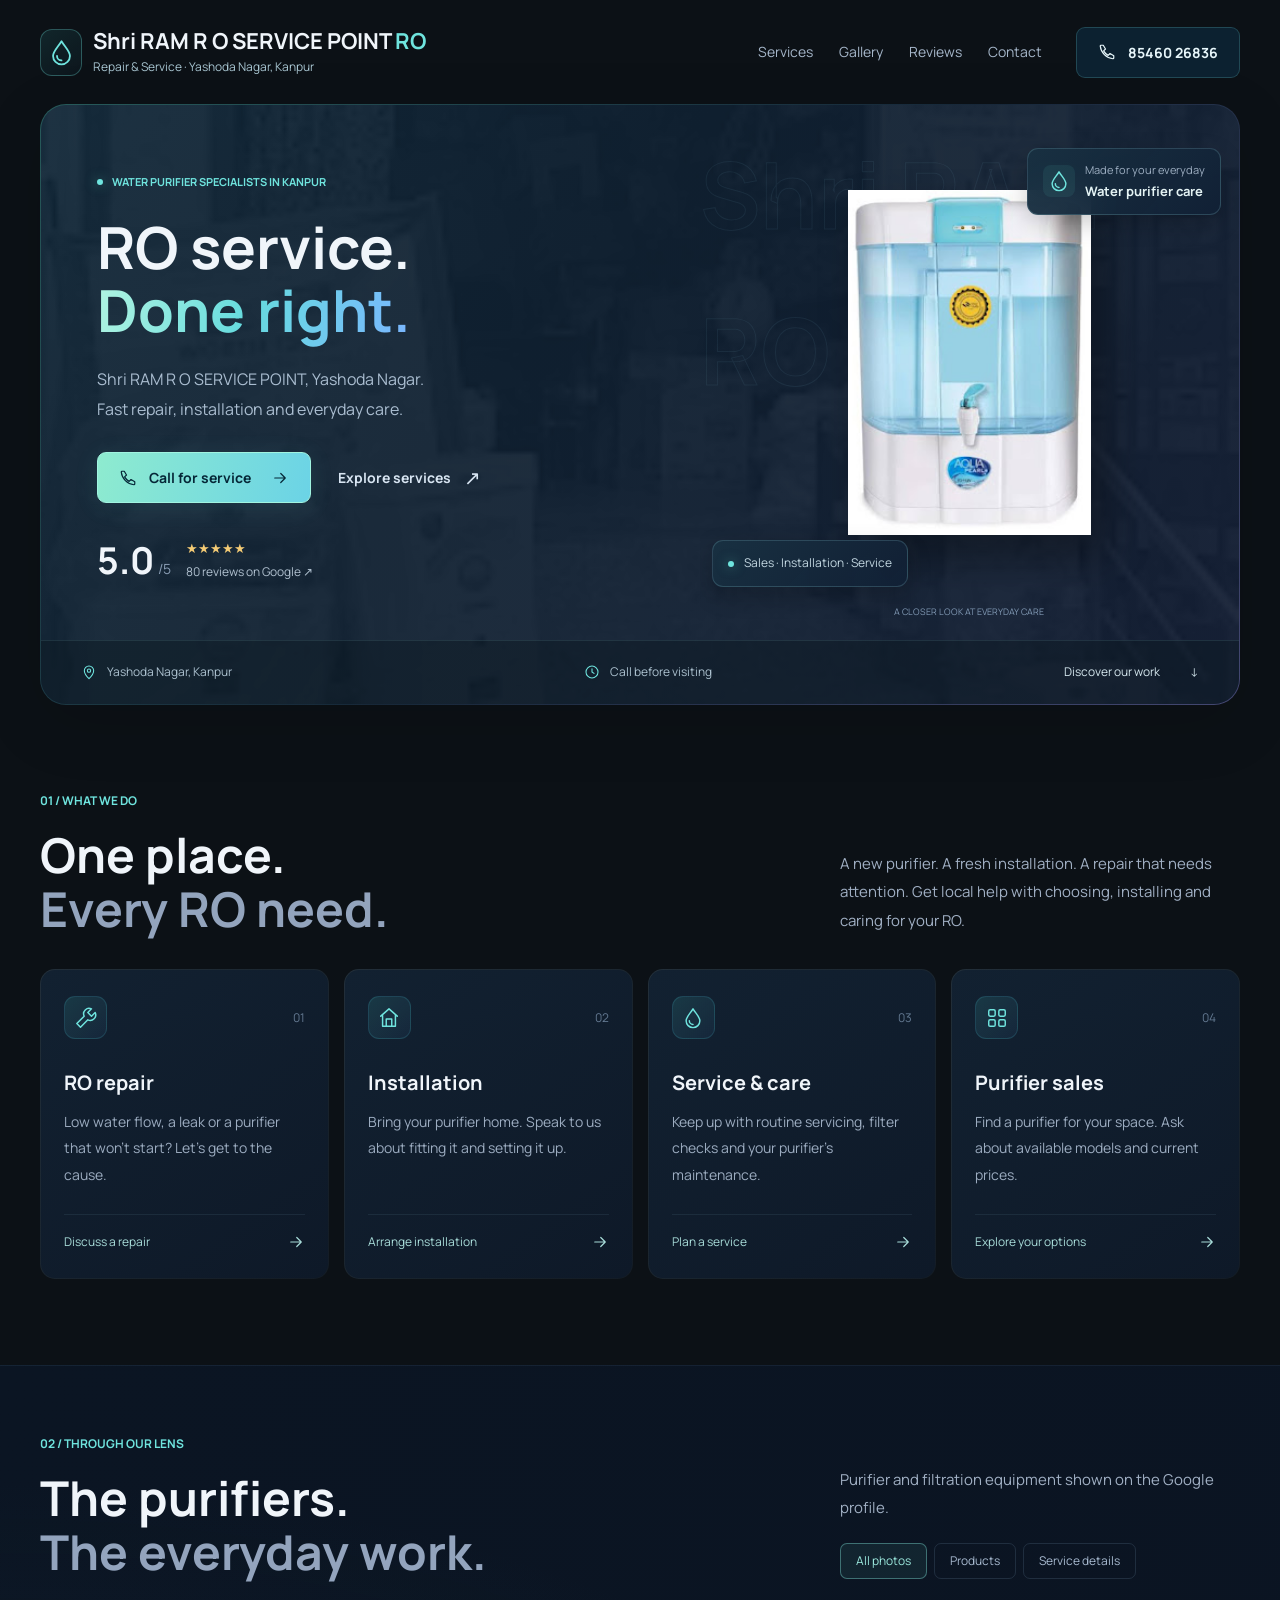
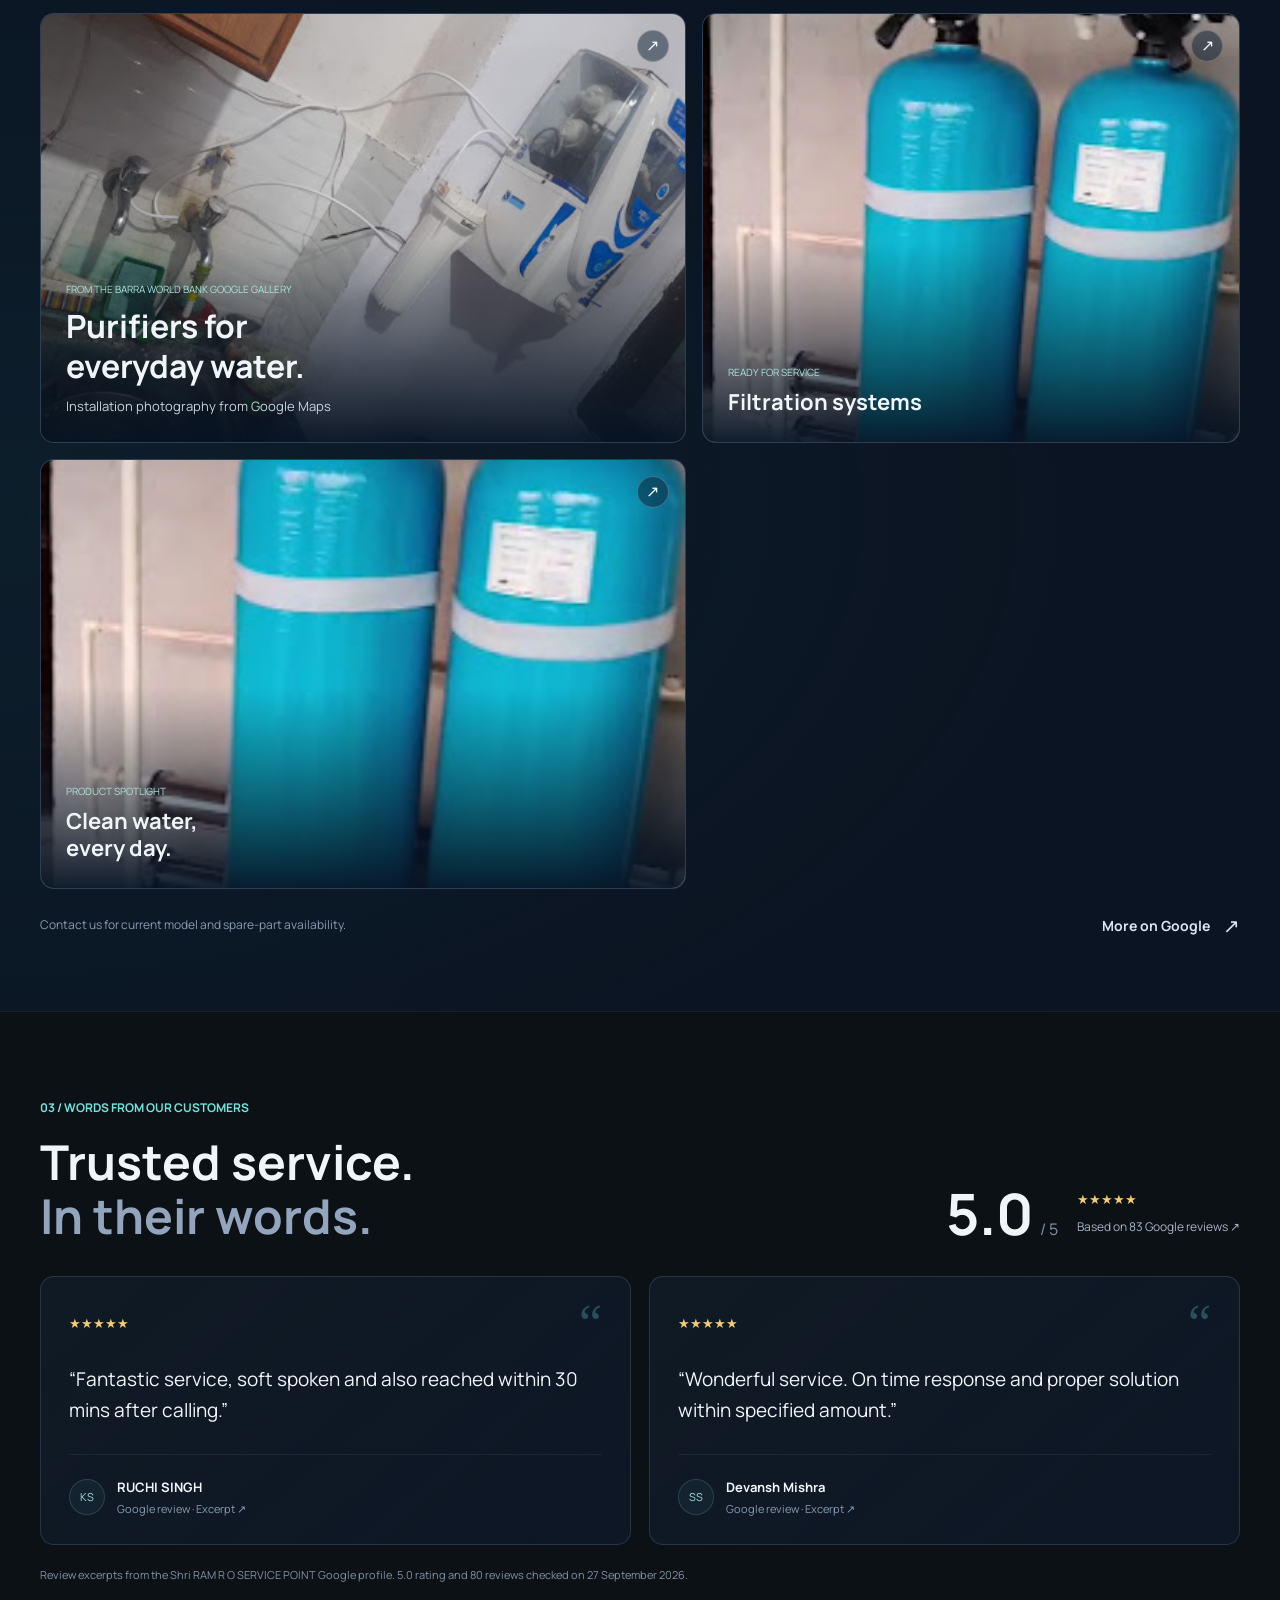
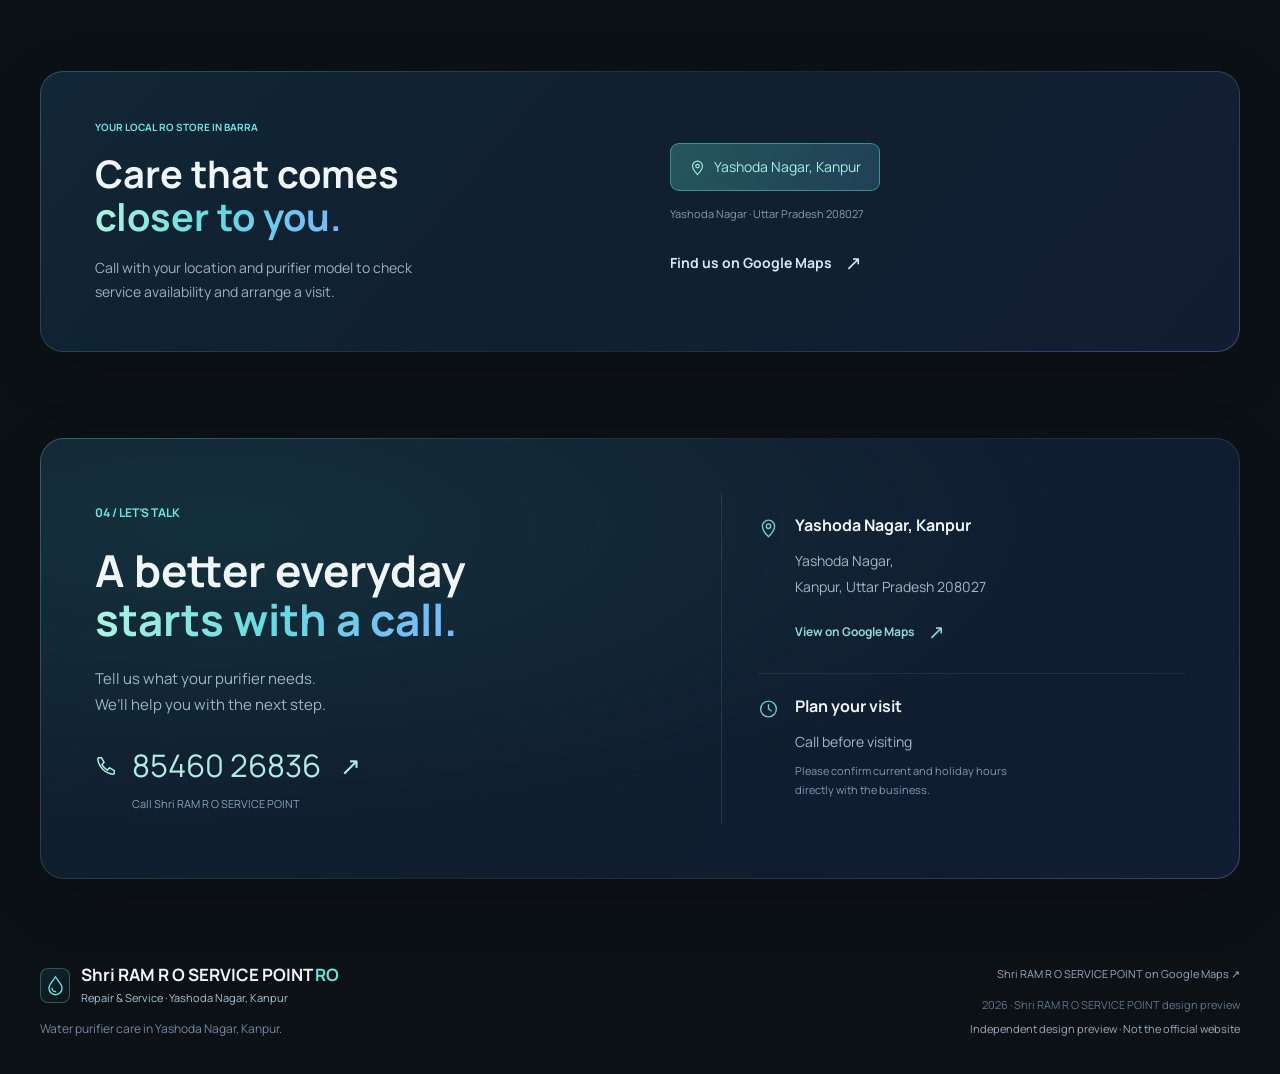
==== commit e728c202: "Refine Shri RAM branding" ====
--- a/index.html
+++ b/index.html
@@ -53,7 +53,7 @@
       </div>
       <div class="hero-visual">
         
-        <span class="hero-watermark" aria-hidden="true">Rajesh RO</span>
+        <span class="hero-watermark" aria-hidden="true">Shri RAM RO</span>
         <div class="product-cutout"><img src="assets/product.jpg" width="224" height="318" alt="Water purifier from Shri RAM R O SERVICE POINT's Google photo" fetchpriority="high"></div>
         <div class="floating-label top-label"><span class="label-icon"><svg class="icon"><use href="#i-drop"/></svg></span><span>Made for your everyday<strong>Water purifier care</strong></span></div>
         <div class="floating-label bottom-label"><span class="label-dot"></span><span>Sales · Installation · Service</span></div>
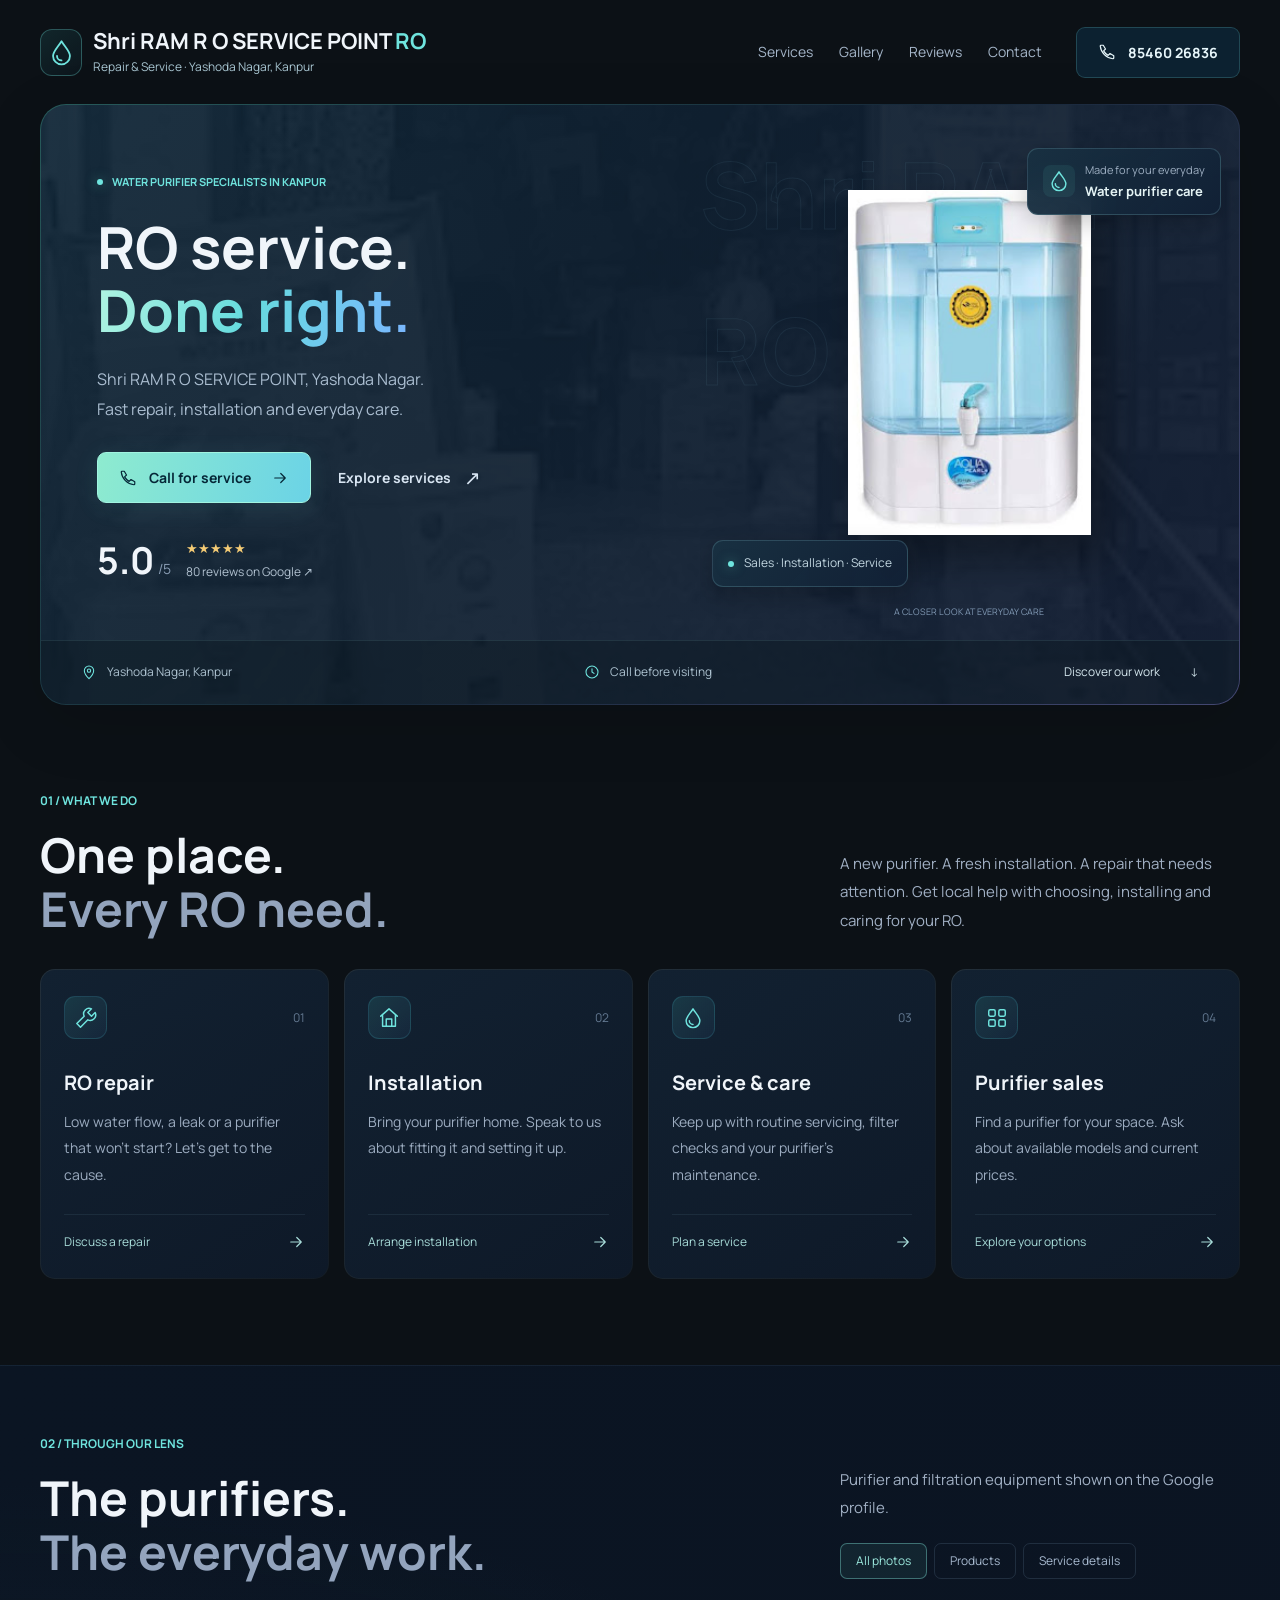
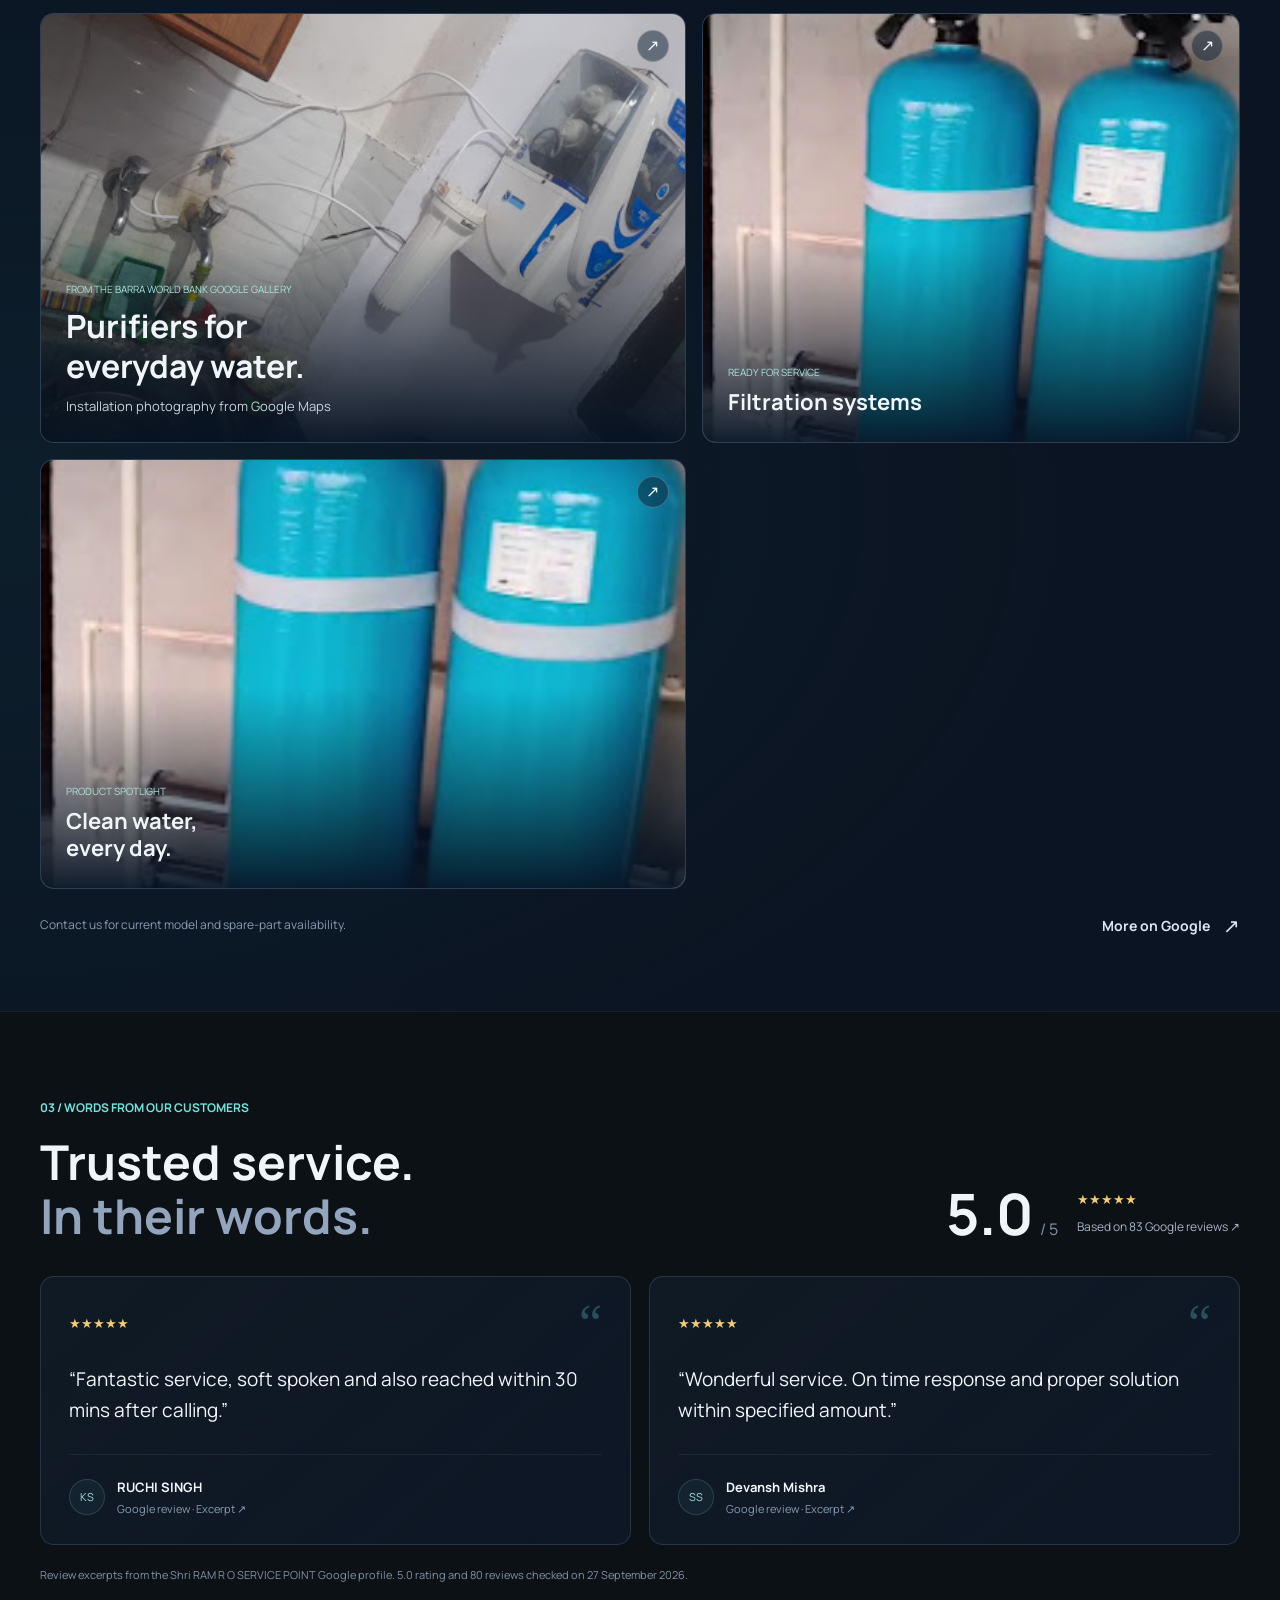
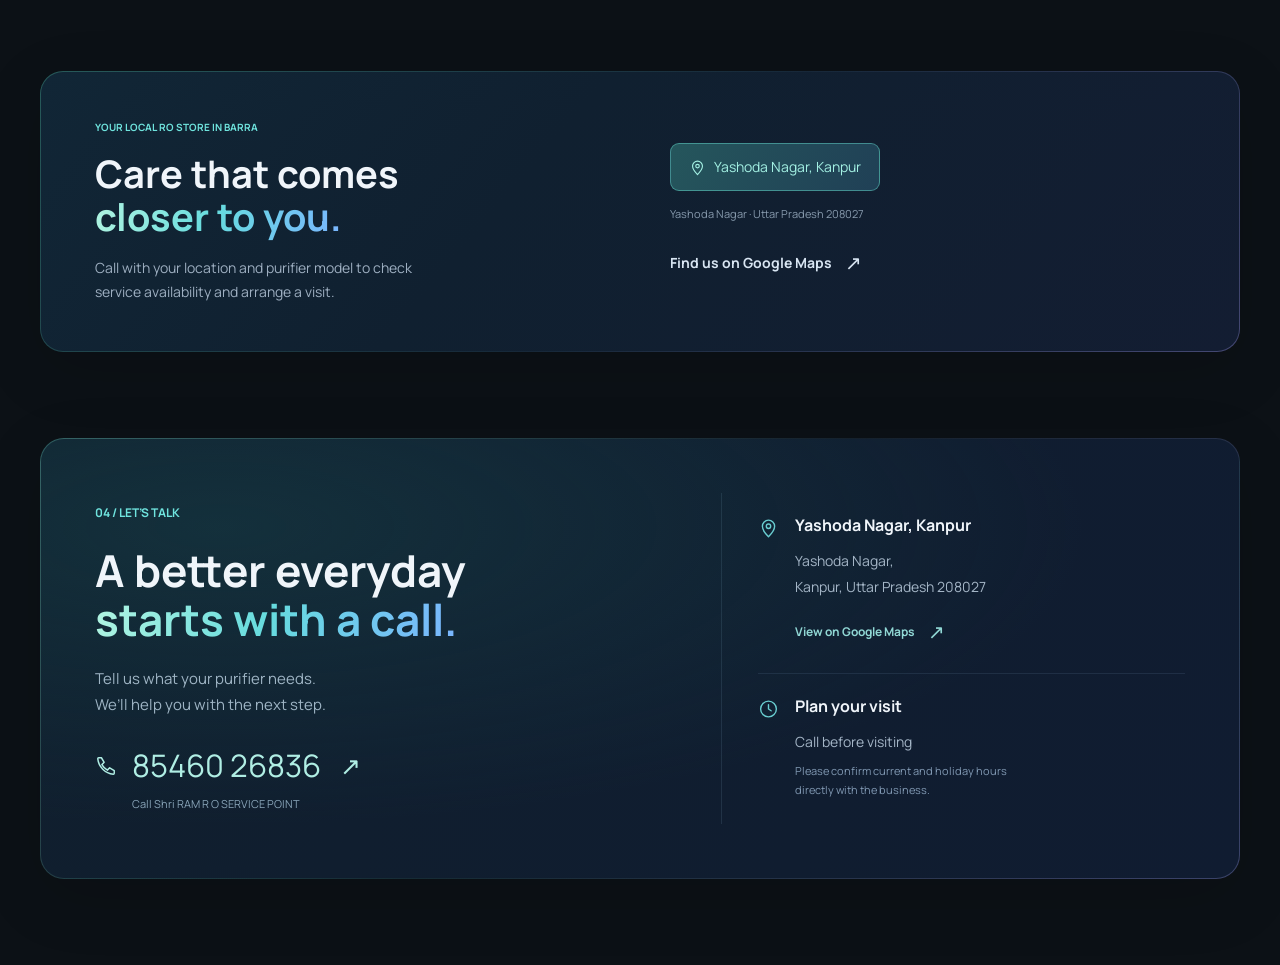
==== commit 6584bc8d: "Remove footer from mobile demo" ====
--- a/index.html
+++ b/index.html
@@ -95,7 +95,6 @@
       </div>
     </div></section>
   </main>
-  <footer class="footer wrap"><div><a class="brand footer-brand" href="#home"><span class="brand-mark"><svg class="icon"><use href="#i-drop"/></svg></span><span><strong>Shri RAM R O SERVICE POINT <span>RO</span></strong><small>Repair &amp; Service · Yashoda Nagar, Kanpur</small></span></a><p>Water purifier care in  Yashoda Nagar, Kanpur.</p></div><div class="footer-right"><a href="https://www.google.com/maps/place/Shri+RAM+R+O+SERVICE+POINT/@26.4032476,80.3480698,17z/data=!4m6!3m5!1s0x399c47d0e808045d:0x2ffd78e72687e79!8m2!3d26.4032476!4d80.3480698!16s%2Fg%2F11yf_vj3s2" target="_blank" rel="noopener noreferrer">Shri RAM R O SERVICE POINT on Google Maps ↗</a><span>2026 · Shri RAM R O SERVICE POINT design preview</span><small>Independent design preview · Not the official website</small></div></footer>
   <div class="mobile-call"><span><strong>Let’s get your RO sorted.</strong><small>Call 85460 26836</small></span><a class="button primary" href="tel:+918546026836"><svg class="icon"><use href="#i-phone"/></svg>Call now</a></div>
   <dialog class="lightbox" aria-labelledby="photo-caption"><button class="lightbox-close" type="button" aria-label="Close photo">✕</button><img class="lightbox-image" src="assets/service.jpg" alt=""><div class="lightbox-bottom"><p id="photo-caption"></p><div><button class="photo-prev" type="button" aria-label="Previous photo">←</button><span class="photo-count" aria-live="polite"></span><button class="photo-next" type="button" aria-label="Next photo">→</button></div></div></dialog>
 </body>
